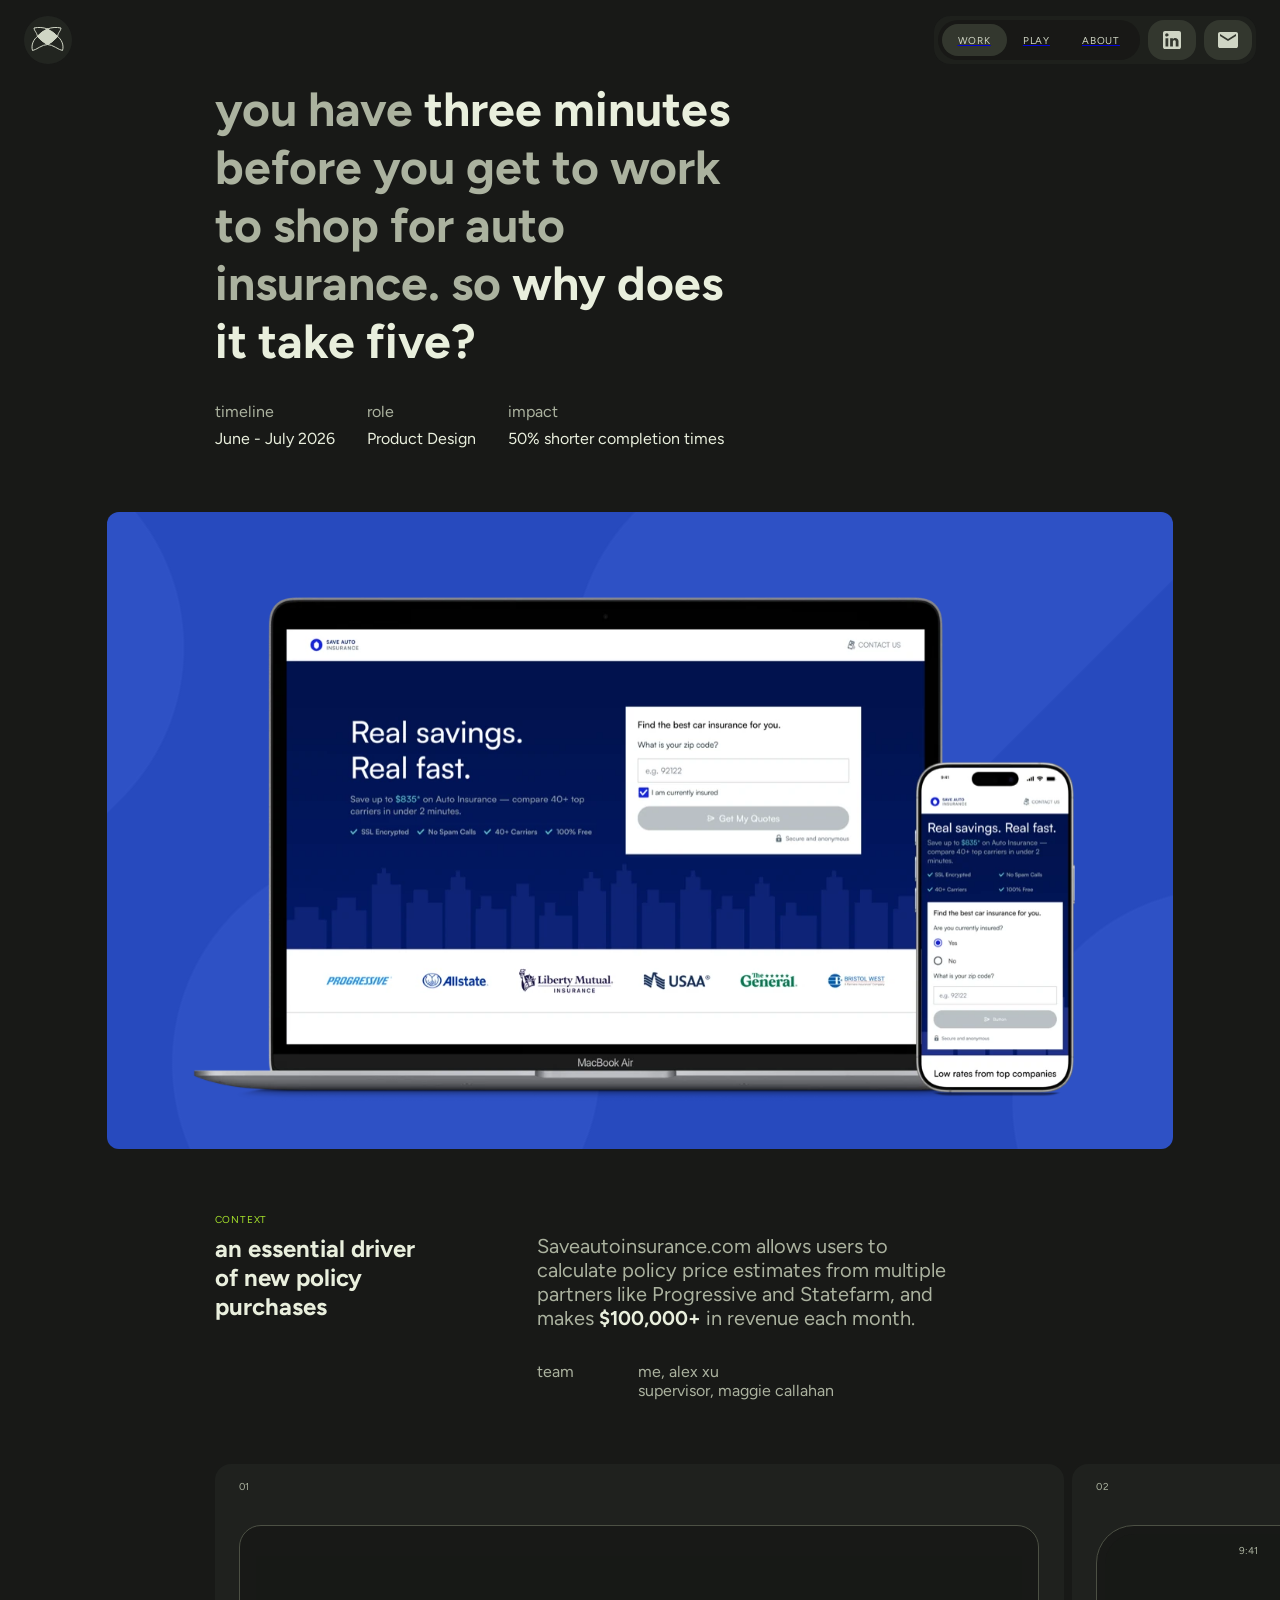
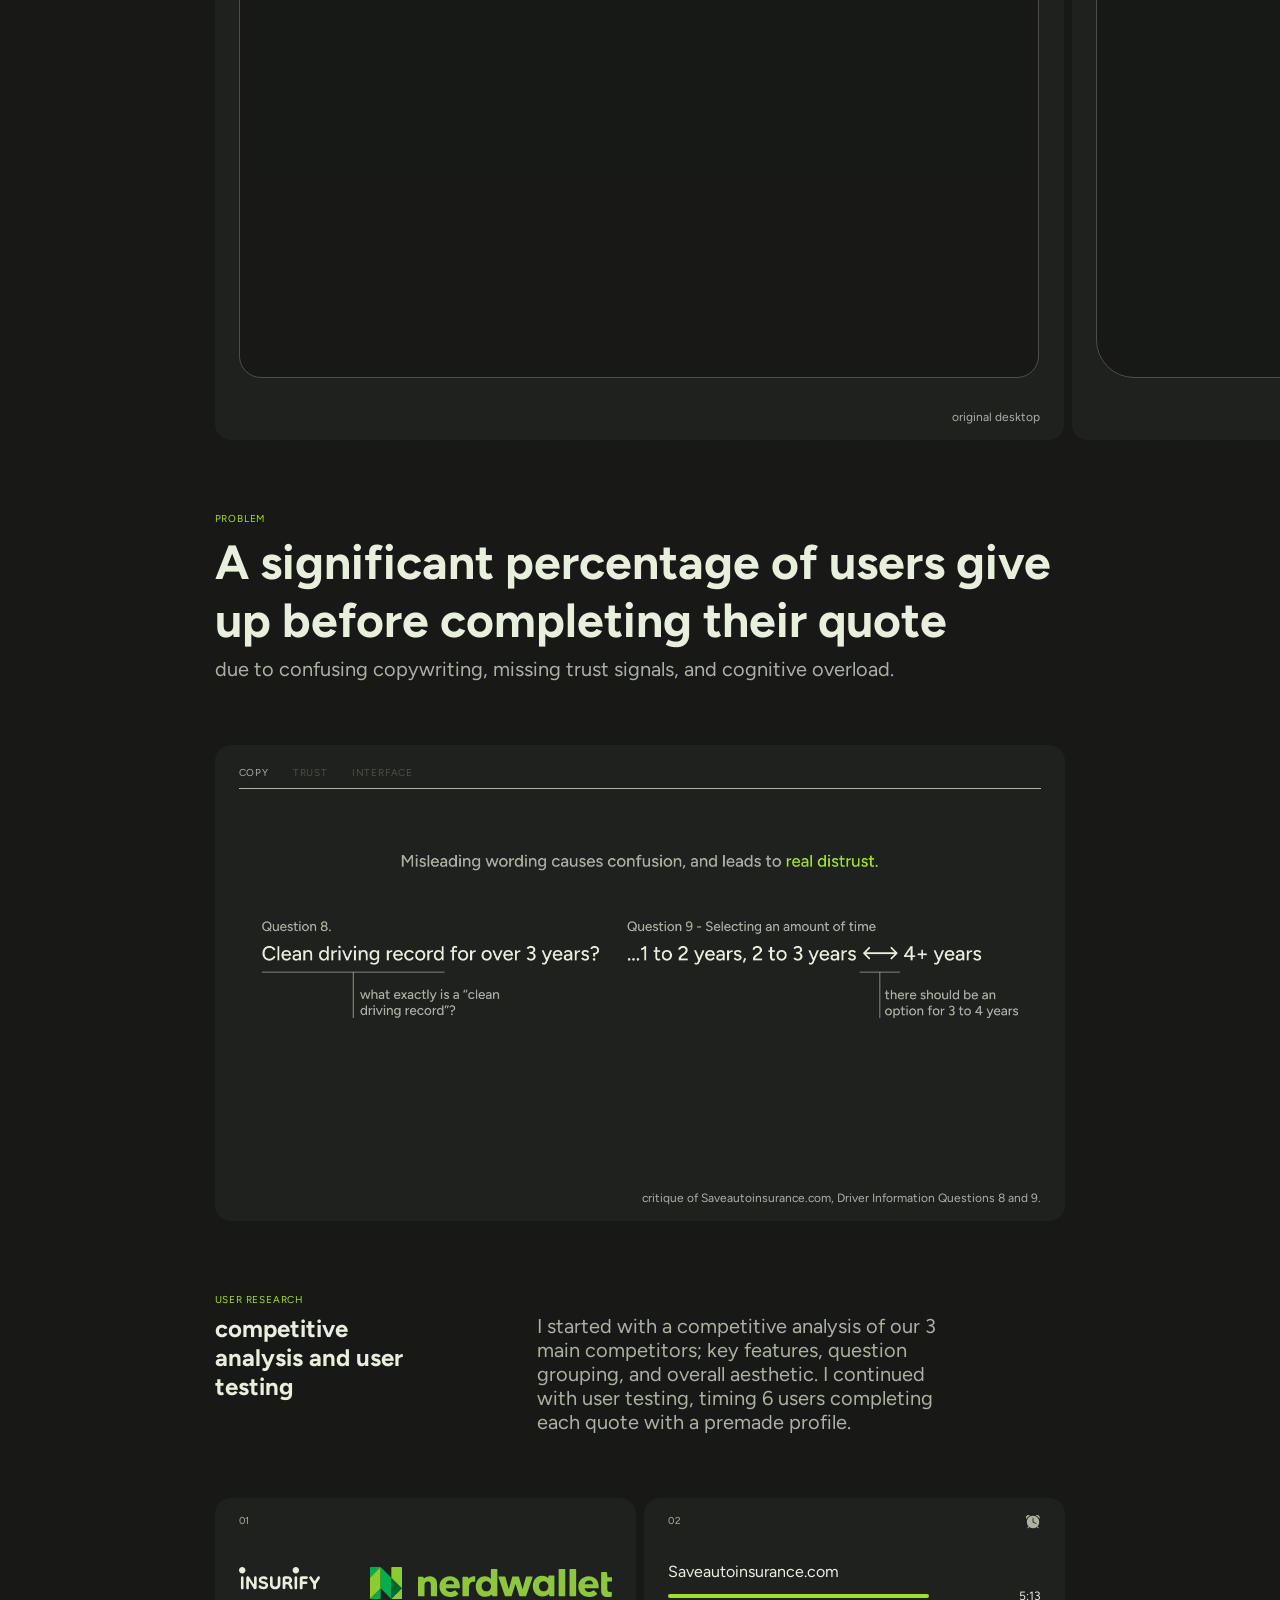
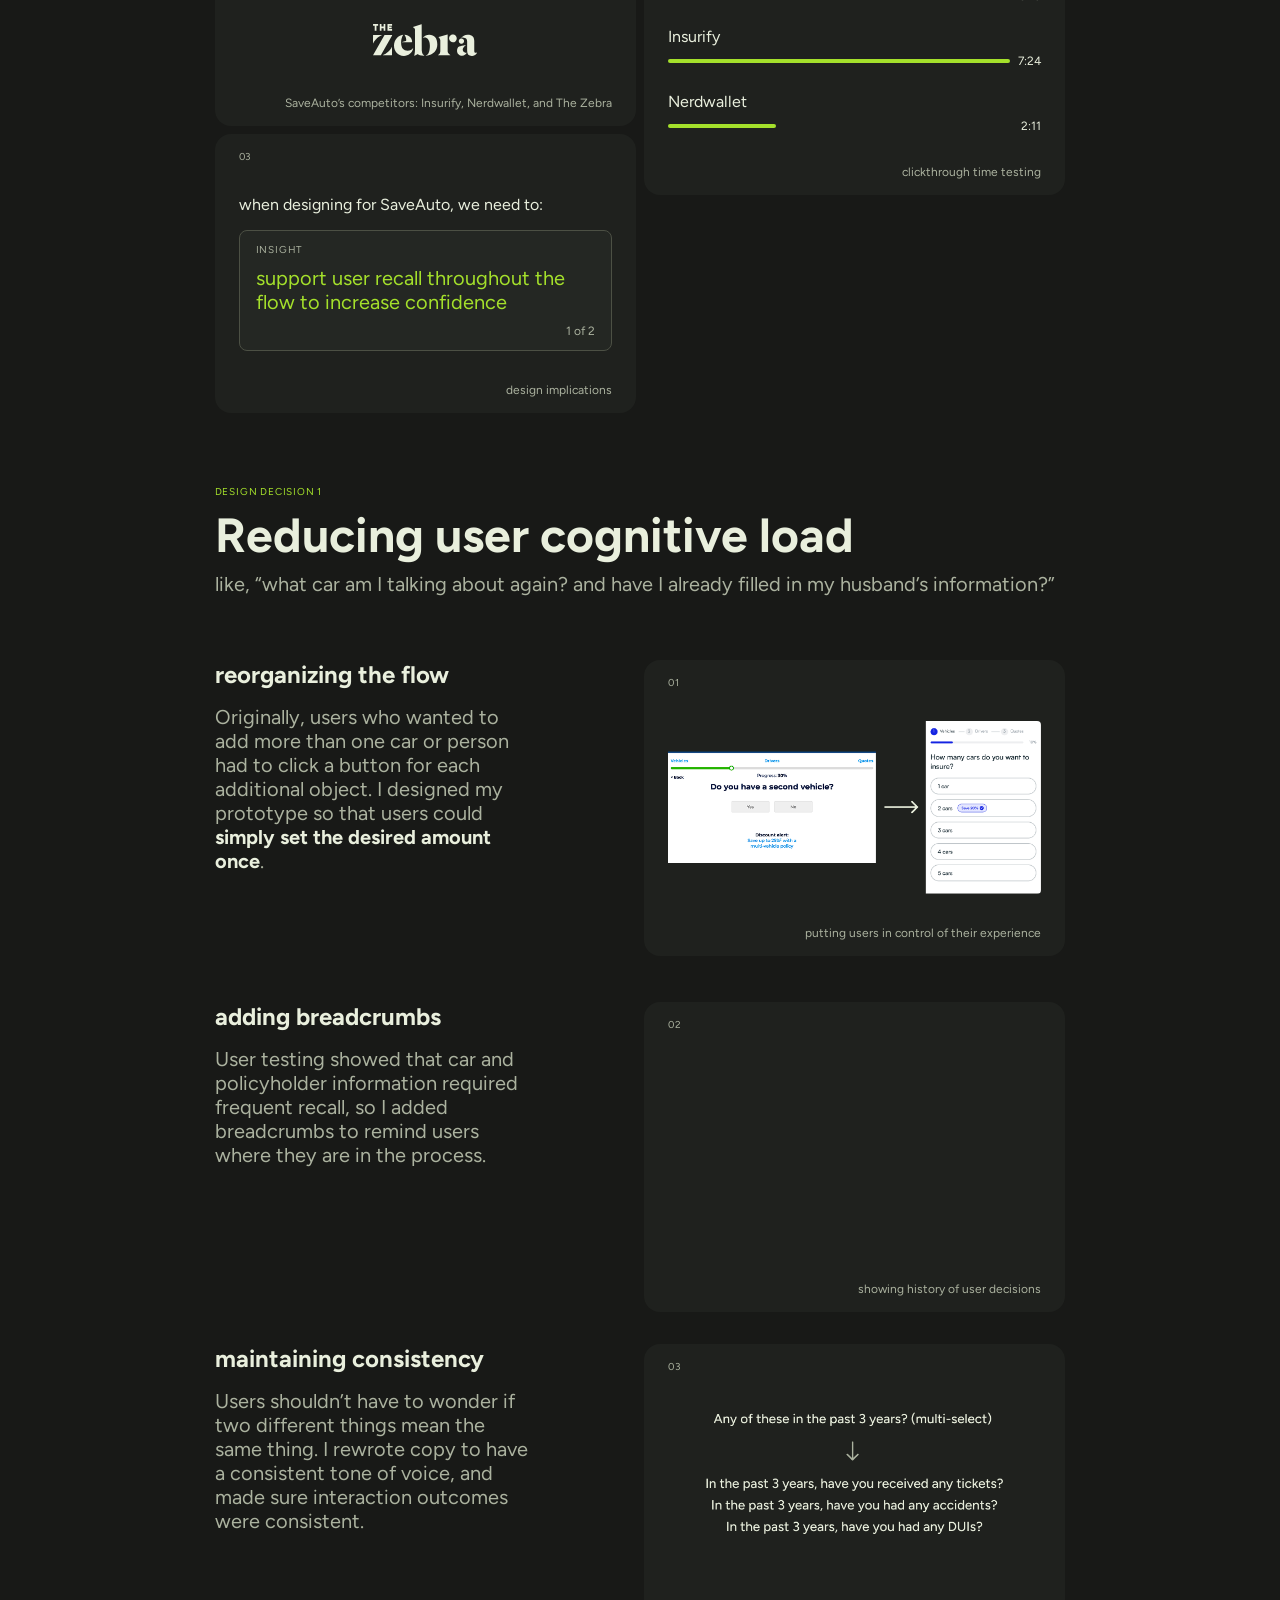
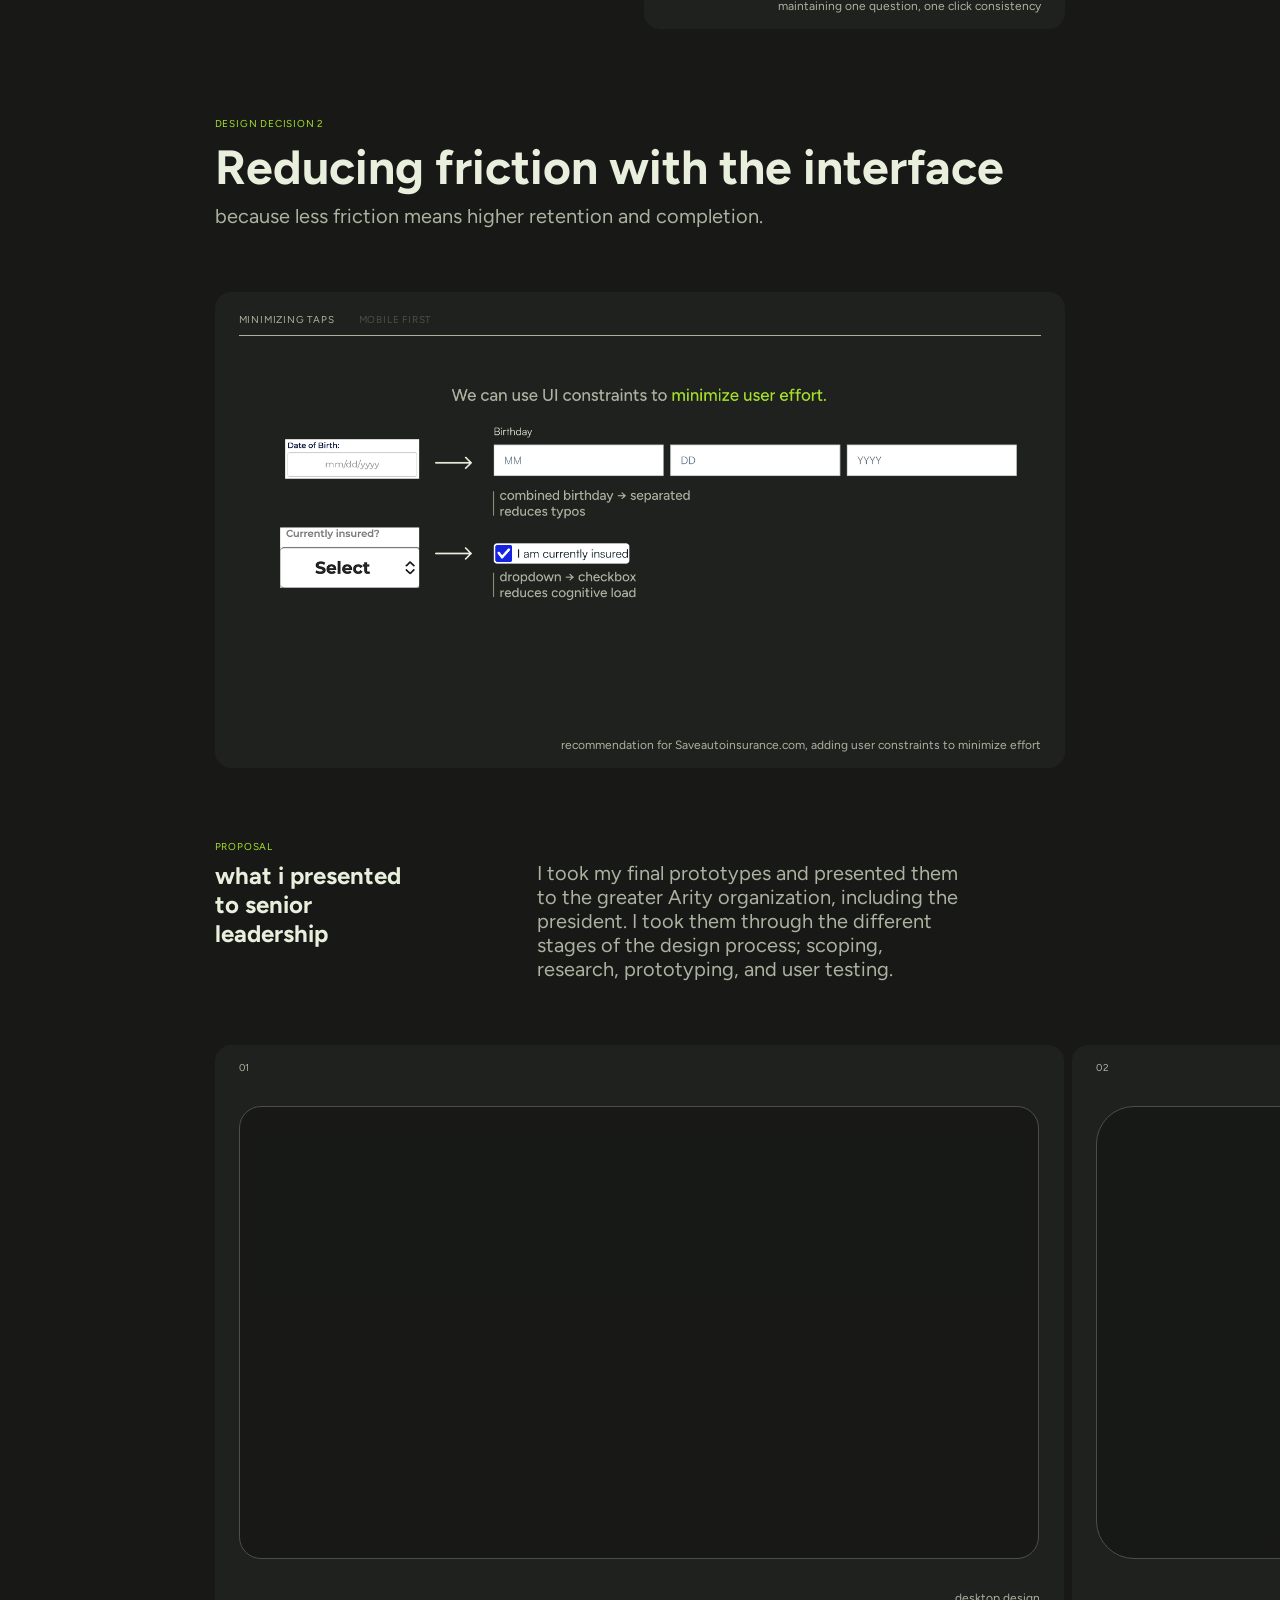
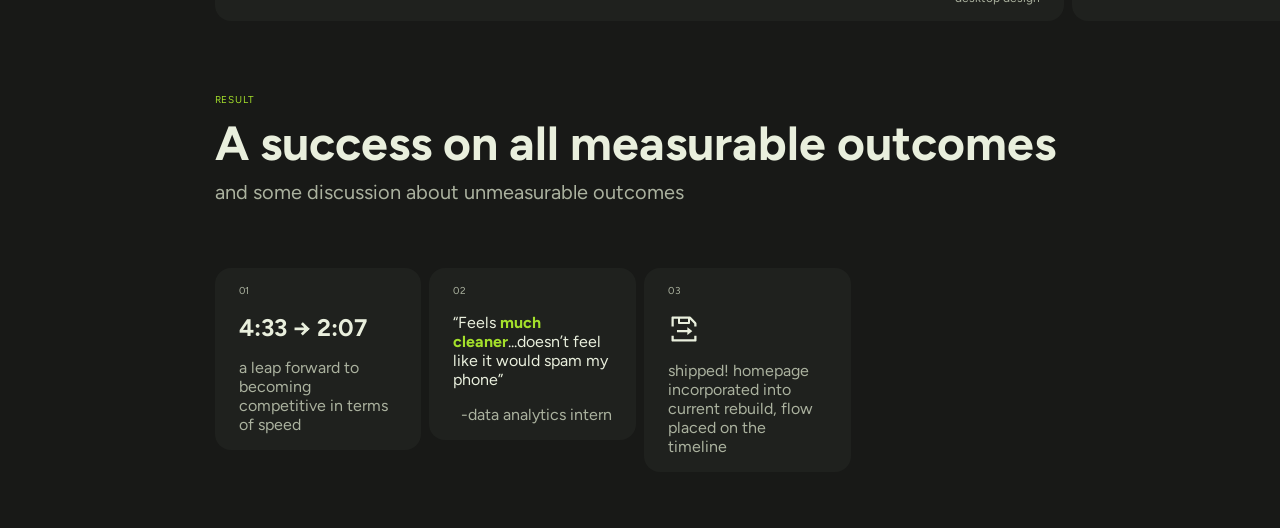
==== saveauto.html @ 4ec0d49a "yay portfolio" ====
<!DOCTYPE html>
<html lang="en">
    <head>
        <meta charset="UTF-8">
        <meta name="viewport" content="width=device-width,initial-scale=1.0">
        <title>Alex Xu — SaveAutoInsurance.com</title>
        <link rel="icon" type="image/png" href="/favicon-96x96.png" sizes="96x96" />
        <link rel="icon" type="image/svg+xml" href="/favicon.svg" />
        <link rel="shortcut icon" href="/favicon.ico" />
        <link rel="apple-touch-icon" sizes="180x180" href="/apple-touch-icon.png" />
        <link rel="manifest" href="/site.webmanifest" />
        <link rel="preconnect" href="https://fonts.googleapis.com" />
        <link rel="preconnect" href="https://fonts.gstatic.com" crossorigin />
        <link rel="stylesheet" href="https://fonts.googleapis.com/css2?family=Figtree:wght@500&display=swap" />
        <link rel="stylesheet" href="styles/styles.css" />
        <link rel="stylesheet" href="styles/case-study.css" />
    </head>
    <body>
        <nav aria-label="Website navigation">
            <!--Home Icon Button-->
            <a id="home" href="index.html">
                <svg width="48" height="48" viewBox="0 0 48 48" fill="none" xmlns="http://www.w3.org/2000/svg">
                    <g clip-path="url(#clip0_3035_105)">
                    <path d="M13.5001 20.5001C16.3128 16.7986 19.2103 15.3919 23.5268 13.0001C27.7369 15.4839 30.5957 16.8768 33.5001 20.5001C29.9037 24.0291 27.667 25.9105 23.5268 28.5001C18.7123 25.8674 16.513 23.9156 13.5001 20.5001Z" fill="#E9EFDD"/>
                    <path d="M13.5001 20.5001C16.3128 16.7986 19.2103 15.3919 23.5268 13.0001M13.5001 20.5001C16.513 23.9156 18.7123 25.8674 23.5268 28.5001M13.5001 20.5001C17.4944 23.8 18.9318 25.444 23.5268 28.5001M13.5001 20.5001C10.0458 22.925 6.74932 28.5033 8.50009 34.5001C12.2789 34.0144 17.9879 28.5211 23.5268 28.5001M23.5268 13.0001C27.7369 15.4839 30.5957 16.8768 33.5001 20.5001M23.5268 13.0001L33.5001 20.5001M23.5268 28.5001C25.8317 26.8588 27.9253 26.5042 33.5001 20.5001C34.5016 15.5689 36.423 15.7238 37.0001 12.0001C32.4209 11.0397 27.6257 11.3132 23.5268 13.0001M23.5268 13.0001C18.9875 15.4839 16.4297 16.8767 13.5139 20.5M13.5139 20.5C12.5083 15.5688 10.5793 15.7237 10 12C14.5973 11.0396 19.1074 11.3132 23.5268 13.0001L13.5139 20.5ZM33.5001 20.5001C29.9037 24.0291 27.667 25.9105 23.5268 28.5001M23.5268 28.5001C28.019 25.8674 30.5232 23.9156 33.5287 20.5001M33.5287 20.5001C36.9744 22.925 40.2628 28.5033 38.5163 34.5001C34.7468 34.0144 28.6949 28.5211 23.5268 28.5001C27.8141 25.444 29.5443 23.8 33.5287 20.5001Z" stroke="#E9EFDD"/>
                    </g>
                    <defs>
                    <clipPath id="clip0_3035_105">
                    <rect width="48" height="48" rx="24" fill="white"/>
                    </clipPath>
                    </defs>
                </svg>
            </a>
            <!--Right Navbar Links-->
            <div id="navbar">
                <ul>
                    <li class="is-active"><a href="index.html"><p class="mono">Work</p></a></li>
                    <li><a href="#"><p class="mono">Play</p></a></li>
                    <li><a href="#"><p class="mono">About</p></a></li>
                </ul>
                <!--Linkedin Icon Button-->
                <a href="https://www.linkedin.com/in/alex-liaoxing-xu/" id="linkedin" target="_blank" rel="noopener noreferrer">
                    <svg width="24" height="24" viewBox="0 0 24 24" fill="none" xmlns="http://www.w3.org/2000/svg">
                    <path d="M19 3C19.5304 3 20.0391 3.21071 20.4142 3.58579C20.7893 3.96086 21 4.46957 21 5V19C21 19.5304 20.7893 20.0391 20.4142 20.4142C20.0391 20.7893 19.5304 21 19 21H5C4.46957 21 3.96086 20.7893 3.58579 20.4142C3.21071 20.0391 3 19.5304 3 19V5C3 4.46957 3.21071 3.96086 3.58579 3.58579C3.96086 3.21071 4.46957 3 5 3H19ZM18.5 18.5V13.2C18.5 12.3354 18.1565 11.5062 17.5452 10.8948C16.9338 10.2835 16.1046 9.94 15.24 9.94C14.39 9.94 13.4 10.46 12.92 11.24V10.13H10.13V18.5H12.92V13.57C12.92 12.8 13.54 12.17 14.31 12.17C14.6813 12.17 15.0374 12.3175 15.2999 12.5801C15.5625 12.8426 15.71 13.1987 15.71 13.57V18.5H18.5ZM6.88 8.56C7.32556 8.56 7.75288 8.383 8.06794 8.06794C8.383 7.75288 8.56 7.32556 8.56 6.88C8.56 5.95 7.81 5.19 6.88 5.19C6.43178 5.19 6.00193 5.36805 5.68499 5.68499C5.36805 6.00193 5.19 6.43178 5.19 6.88C5.19 7.81 5.95 8.56 6.88 8.56ZM8.27 18.5V10.13H5.5V18.5H8.27Z" fill="#E9EFDD"/>
                    </svg>
                </a>
                <!--Email Icon Button-->
                <a href="#" id="email">
                    <svg width="24" height="24" viewBox="0 0 24 24" fill="none" xmlns="http://www.w3.org/2000/svg">
                    <path d="M20 8L12 13L4 8V6L12 11L20 6M20 4H4C2.89 4 2 4.89 2 6V18C2 18.5304 2.21071 19.0391 2.58579 19.4142C2.96086 19.7893 3.46957 20 4 20H20C20.5304 20 21.0391 19.7893 21.4142 19.4142C21.7893 19.0391 22 18.5304 22 18V6C22 5.46957 21.7893 4.96086 21.4142 4.58579C21.0391 4.21071 20.5304 4 20 4Z" fill="#E9EFDD"/>
                    </svg>
                </a>
            </div>
        </nav>

        <main class="case">
            <!-- Hero -->
            <section class="case-row hero">
                <h1 class="case-hero">
                    you have <strong>three minutes</strong> before you get to work to shop for auto insurance. so <strong>why</strong> <strong>does it take</strong> <strong>five?</strong>
                </h1>
                <dl class="meta">
                    <dl>
                        <dt>timeline</dt>
                        <dd>June - July 2026</dd>
                    </dl>
                    <dl>
                        <dt>role</dt>
                        <dd>Product Design</dd>
                    </dl>
                    <dl>
                        <dt>impact</dt>
                        <dd>50% shorter completion times</dd>
                    </dl>
                </dl>
            </section>

            <!-- Device mockup -->
            <section class="case-row mockup">
                <figure class="mockup-card saveauto">
                    <img
                        class="mockup-card__image"
                        src="images/allstate-arity-mockup.webp"
                        alt="Save Auto Insurance redesign shown on a laptop and phone: a hero with a zip code lookup for auto insurance quotes, followed by a row of insurance carrier logos"
                        width="1200"
                        height="700"
                        decoding="async"
                    >
                </figure>
            </section>

            <!-- Context -->
            <section class = "case-row split-text">
                    
                <p class="mono primary row-eyebrow">context</p>
                <h1 class="heading row-heading">an essential driver of new policy purchases</h1>
                
                <div class="row-body">
                    <p class="body-reg">Saveautoinsurance.com allows users to calculate policy price estimates from multiple partners like Progressive and Statefarm, and makes <strong>$100,000+</strong> in revenue each month.</p>
                    <dl class="row-meta">
                        <dt>team</dt>
                        <ul>
                            <li>me, alex xu</li>
                            <li>supervisor, maggie callahan</li>
                        </ul>
                    </dl>
                </div>
            </section>

            <!-- Original video players -->
            <section class="case-row">
                <div class="card-container video">
                    <figure class="card">
                        <p class="mono">01</p>
                        <div class="video-card-frame desktop">
                            <video class="video-card-screen" loop preload="metadata" muted>
                                <source src="videos/og-desktop-saveauto-720p.mp4" type="video/mp4" />
                            </video>
                        </div>
                        <figcaption>original desktop</figcaption>
                    </figure>
                    <figure class="card">
                        <p class="mono">02</p>
                        <div class="video-card-frame mobile">
                            <div class="video-card-statusbar">
                                <span>9:41</span>
                                <img src="images/saveauto-icon-signal-wifi-battery.svg" alt="" width="42.7" height="7.24">
                            </div>
                            <video class="video-card-screen" loop preload="metadata" muted>
                                <source src="videos/og-mobile-saveauto-720p.mp4" type="video/mp4" />
                            </video>
                        </div>
                        <figcaption>original mobile</figcaption>
                    </figure>
                </div>
            </section>

            <!-- Problem -->
            <section class="case-row stacked-text">
                <p class="mono primary row-eyebrow">problem</p>
                <h1 class="banner row-heading">A significant percentage of users give up before completing their quote</h1>
                <p class="body-reg row-subheading">due to confusing copywriting, missing trust signals, and cognitive overload.</p>
            </section>

            <!-- Accordion: copy critique -->
            <section class="case-row">
                <figure class="accordion">
                    <header>
                        <fieldset class="accordion-tabs">
                            <legend>problem area</legend>
                            <label>
                                <input type="radio" name="copy-options" aria-controls="copy-panel" checked>
                                <span class="mono">copy</span>
                            </label>
                            <label>
                                <input type="radio" name="copy-options" aria-controls="trust-panel">
                                <span class="mono">trust</span>
                            </label>
                            <label>
                                <input type="radio" name="copy-options" aria-controls="interface-panel">
                                <span class="mono">interface</span>
                            </label>
                        </fieldset>
                        <div class="accordion-divider"></div>
                    </header>
                    <div class="accordion-content" id="copy-panel" aria-live="polite">
                        <div class="accordion-examples">
                            <img src="images/accordion/copy-critique.webp" alt="Annotated critique of questions 8 and 9: &ldquo;clean driving record&rdquo; is never defined, and the time ranges skip from 2&ndash;3 years to 4+ years with no 3&ndash;4 year option" width="1436" height="545" loading="lazy" decoding="async">
                        </div>
                        <figcaption class="body-xsm accordion-caption">critique of Saveautoinsurance.com, Driver Information Questions 8 and 9.</figcaption>
                    </div>
                    <div class="accordion-content" id="trust-panel" aria-live="polite">
                        <div class="accordion-examples">
                            <img src="images/accordion/trust-critique.webp" alt="Annotated Saveautoinsurance.com home page: no navigation, no explanation of how user info is used, non-standard &ldquo;Secure Site&rdquo; label, and specific price promises with no named insurers" width="1436" height="545" loading="lazy" decoding="async">
                        </div>
                        <figcaption class="body-xsm accordion-caption">critique of Saveautoinsurance.com, Lack of standard trust signals, Home Page</figcaption>
                    </div>
                    <div class="accordion-content" id="interface-panel" aria-live="polite">
                        <div class="accordion-examples">
                            <img src="images/accordion/interface-critique.webp" alt="Annotated vehicle year question: nested containers constrict the question space, insurer logos are irrelevant to answering, and the year dropdown covers the whole screen when opened" width="1436" height="545" loading="lazy" decoding="async">
                        </div>
                        <figcaption class="body-xsm accordion-caption">critique of Saveautoinsurance.com, overall user interface</figcaption>
                    </div>
                </figure>
            </section>

            <!-- User research -->
            <section class="case-row split-text">

                <p class="mono primary row-eyebrow">user research</p>
                <h1 class="heading row-heading">competitive analysis and user testing</h1>

                <div class="row-body">
                    <p class="body-reg">I started with a competitive analysis of our 3 main competitors; key features, question grouping, and overall aesthetic. I continued with user testing, timing 6 users completing each quote with a premade profile.</p>
                </div>
            </section>

            <!-- Research cards -->
            <section class="case-row">
                <div class="card-container research">
                    <figure class="card grid logo">
                        <p class="mono">01</p>
                        <div class="case-logo-row">
                            <img src="images/saveauto-logo-competitor-1.svg" alt="Insurify logo" width="117" height="46">
                            <div class="case-logo-group">
                                <img src="images/saveauto-logo-nerdwallet-icon.svg" alt="" height="27" width="27">
                                <img src="images/saveauto-logo-nerdwallet-wordmark.svg" alt="Nerdwallet" width="127" height="21">
                            </div>
                            <img src="images/saveauto-logo-competitor-3.svg" alt="The Zebra logo" width="122" height="37.57">
                        </div>
                        <figcaption>SaveAuto&rsquo;s competitors: Insurify, Nerdwallet, and The Zebra</figcaption>
                    </figure>

                    <figure class="card grid time">
                        <div class="header">
                            <p class="mono">02</p>
                            <img src="images/saveauto-icon-alarm-clock.svg" alt="" width="16" height="16">
                        </div>
                        <div class="list">
                            <div class="result">
                                <p class="name">Saveautoinsurance.com</p>
                                <div class="timing-bar">
                                    <span class="bar-fill" style="width: 70%"></span>
                                    <span class="bar-time">5:13</span>
                                </div>
                            </div>
                            <div class="result">
                                <p class="name">Insurify</p>
                                <div class="timing-bar">
                                    <span class="bar-fill" style="width: 100%"></span>
                                    <span class="bar-time">7:24</span>
                                </div>
                            </div>
                            <div class="result">
                                <p class="name">Nerdwallet</p>
                                <div class="timing-bar">
                                    <span class="bar-fill" style="width: 29%"></span>
                                    <span class="bar-time">2:11</span>
                                </div>
                            </div>
                        </div>
                        <figcaption>clickthrough time testing</figcaption>
                    </figure>

                    <figure class="card grid insight">
                        <p class="mono">03</p>
                        <div style="display:flex;flex-direction:column;gap:16px;width:100%;align-items:flex-end;">
                            <p class="body-sm" style="width:100%;color:var(--text-primary);">when designing for SaveAuto, we need to:</p>
                            <div class="case-insight">
                                <p class="mono">insight</p>
                                <p class="case-insight__statement">support user recall throughout the flow to increase confidence</p>
                                <p class="case-insight__count">1 of 2</p>
                            </div>
                        </div>
                        <figcaption>design implications</figcaption>
                    </figure>
                </div>
            </section>

            <!-- Design Decision 1 -->
            <section class="case-row stacked-text">
                <p class="mono primary row-eyebrow">Design Decision 1</p>
                <h1 class="banner row-heading">Reducing user cognitive load</h1>
                <p class="body-reg row-subheading">like, &ldquo;what car am I talking about again? and have I already filled in my husband&rsquo;s information?&rdquo;</p>
            </section>

            <!-- Comparison rows -->
            <section class="case-row case-comparison">
                <div class="comparison-row">
                    <div class="comparison-text">
                        <h1 class="heading">reorganizing the flow</h3>
                        <p class="body-reg">Originally, users who wanted to add more than one car or person had to click a button for each additional object. I designed my prototype so that users could <strong>simply set the desired amount once</strong>.</p>
                    </div>
                    <figure class="card comparison-card">
                        <p class="mono">01</p>
                        <div class="case-comparison__media">
                            <img src="images/info-arch-row.png" alt="Before and after: the original yes/no &ldquo;Do you have a second vehicle?&rdquo; question replaced by a single &ldquo;How many cars do you want to insure?&rdquo; choice from 1 to 5 cars" width="663" height="306" loading="lazy" decoding="async">
                        </div>
                        <figcaption>putting users in control of their experience</figcaption>
                    </figure>
                </div>
                <div class="comparison-row">
                    <div class="comparison-text">
                        <h1 class="heading">adding breadcrumbs</h3>
                        <p class="body-reg">User testing showed that car and policyholder information required frequent recall, so I added breadcrumbs to remind users where they are in the process.</p>
                    </div>
                    <figure class="card comparison-card">
                        <p class="mono">02</p>
                            <video loop preload="metadata" playsinline muted autoplay>
                                <source src="videos/breadcrumb-row.mp4" type="video/mp4" />
                            </video>
                        <figcaption>showing history of user decisions</figcaption>
                    </figure>
                </div>
                <div class="comparison-row">
                    <div class="comparison-text">
                        <h1 class="heading">maintaining consistency</h3>
                        <p class="body-reg">Users shouldn&rsquo;t have to wonder if two different things mean the same thing. I rewrote copy to have a consistent tone of voice, and made sure interaction outcomes were consistent.</p>
                    </div>
                    <figure class="card comparison-card">
                        <p class="mono">03</p>
                        <div class="case-comparison__media">
                            <img src="images/consistency-row.png" alt="Before and after: one multi-select &ldquo;Any of these in the past 3 years?&rdquo; question split into three separate yes/no questions about tickets, accidents, and DUIs" width="676" height="293" loading="lazy" decoding="async">
                        </div>
                        <figcaption>maintaining one question, one click consistency</figcaption>
                    </figure>
                </div>
            </section>

            <!-- Design Decision 2 -->
            <section class="case-row stacked-text">
                <p class="mono primary row-eyebrow">Design Decision 2</p>
                <h1 class="banner row-heading">Reducing friction with the interface</h1>
                <p class="body-reg row-subheading">because less friction means higher retention and completion.</p>
            </section>

            <!-- Accordion: trust critique -->
            <section class="case-row">
                <figure class="accordion">
                    <header>
                        <fieldset class="accordion-tabs">
                            <legend>interface improvement</legend>
                            <label>
                                <input type="radio" name="trust-options" aria-controls="minimizing-taps-panel" checked>
                                <span class="mono">minimizing taps</span>
                            </label>
                            <label>
                                <input type="radio" name="trust-options" aria-controls="mobile-first-panel">
                                <span class="mono">mobile first</span>
                            </label>
                        </fieldset>
                        <div class="accordion-divider"></div>
                    </header>
                    <div class="accordion-content" id="minimizing-taps-panel" aria-live="polite">
                        <div class="accordion-examples">
                            <img src="images/accordion/taps-rec.webp" alt="Before and after: a single mm/dd/yyyy date field split into separate month, day, and year inputs, and a &ldquo;currently insured?&rdquo; dropdown replaced with a checkbox" width="1436" height="545" loading="lazy" decoding="async">
                        </div>
                        <figcaption class="body-xsm accordion-caption">recommendation for Saveautoinsurance.com, adding user constraints to minimize effort</figcaption>
                    </div>
                    <div class="accordion-content" id="mobile-first-panel" aria-live="polite">
                        <div class="accordion-examples">
                            <img src="images/accordion/mobilefirst-rec.webp" alt="Mobile-first components: a &ldquo;search car make&rdquo; search bar to reduce scrolling, and a &ldquo;show more&rdquo; button replacing native browser dropdowns" width="1436" height="545" loading="lazy" decoding="async">
                        </div>
                        <figcaption class="body-xsm accordion-caption">recommendation for  Saveautoinsurance.com, mobile-first approach</figcaption>
                    </div>
                </figure>
            </section>

            <!-- Proposal -->
            <section class="case-row split-text">
                <p class="mono primary row-eyebrow">proposal</p>
                <h1 class="heading row-heading">what i presented to senior leadership</h1>
                <p class="body-reg row-body">I took my final prototypes and presented them to the greater Arity organization, including the president. I took them through the different stages of the design process; scoping, research, prototyping, and user testing.</p>
            </section>

            <!-- Final video players -->
            <section class="case-row">
                <div class="card-container video">
                    <figure class="card">
                        <p class="mono">01</p>
                        <div class="video-card-frame desktop">
                            <video class="video-card-screen" loop preload="metadata" muted>
                                <source src="videos/new-desktop-saveauto.mp4" type="video/mp4" />
                            </video>
                        </div>
                        <figcaption>desktop design</figcaption>
                    </figure>
                    <figure class="card">
                        <p class="mono">02</p>
                        <div class="video-card-frame mobile">
                            <video class="video-card-screen" loop preload="metadata" muted>
                                <source src="videos/new-mobile-saveauto.mp4" type="video/mp4" />
                            </video>
                        </div>
                        <figcaption>mobile design</figcaption>
                    </figure>
                </div>
            </section>

            <!-- Result -->
            <section class="case-row stacked-text">
                <p class="mono primary row-eyebrow">result</p>
                <h1 class="banner row-heading">A success on all measurable outcomes</h1>
                <p class="body-reg row-subheading">and some discussion about unmeasurable outcomes</p>
            </section>

            <!-- Result cards -->
            <section class="case-row case-result">
                <div class="case-result-grid">
                    <figure class="result-card">
                        <p class="mono">01</p>
                        <h1 class="case-result heading">4:33 &rarr; 2:07</h1>
                        <p class="case-result__description">a leap forward to becoming competitive in terms of speed</p>
                    </figure>
                    <figure class="result-card">
                        <p class="mono">02</p>
                        <p class="case-result body-sm">&ldquo;Feels <strong>much cleaner</strong>...doesn&rsquo;t feel like it would spam my phone&rdquo;</p>
                        <p class="attribution">-data analytics intern</p>
                    </figure>
                    <figure class="result-card">
                        <p class="mono">03</p>
                        <img class="case-result" src="images/saveauto-icon-delivered.svg" alt="" width="32" height="32">
                        <p class="case-result__description">shipped! homepage incorporated into current rebuild, flow placed on the timeline</p>
                    </figure>
                </div>
            </section>
        </main>
        <script src="nav.js" defer></script>
        <script src="play-on-hover.js" defer></script>
    </body>
</html>
---- styles/styles.css ----
@import url('type.css');
@import url('colors.css');

:root {
    /* Spacing and Sizing */
    --navbar-height: 48px;
    --min-spacing-block: clamp(16px,1vh,20px);
    --min-spacing-inline: clamp(24px,1.5vw,28px);

    /* Motion */
    --ease-signature: cubic-bezier(0.22, 1, 0.36, 1);
}

/* Keep the old page painted until the next one is ready on same-site navigation */
/* @view-transition {
    navigation: auto;
} */

/* @media (prefers-reduced-motion: reduce) {
    ::view-transition-group(*),
    ::view-transition-old(*),
    ::view-transition-new(*) {
        animation: none;
    }
} */

*,
*::before,
*::after {
    box-sizing: border-box;
}

body,
h1, h2, h3, h4, h5, h6,
p, blockquote, figure,
ul, ol, dl, dd {
    margin: 0;
}

ul, ol {
    padding: 0;
    list-style: none;
}

html {
    nav {
        position: fixed;
        inset: var(--min-spacing-block) var(--min-spacing-inline) auto;  /* top right bottom left */
        z-index: 2;
        display: flex;
        align-items: center;
        justify-content: space-between;
        opacity: 0.88;

        #home {
            background-color: var(--surface-tertiary);
            aspect-ratio: 1/1;
            height: var(--navbar-height);
            border-radius: 999px;
            svg {
                vertical-align: middle;
            }
        }

        @media (width < 644px) {
            .body-sm {
                display: none;
            }
        }

        #navbar {
            display: flex;
            align-items: center;
            height: var(--navbar-height);
            padding: 4px;
            gap: clamp(8px,.5vw,10px);
            border-radius: 16px;
            background-color: var(--surface-secondary);

            ul {
                position: relative;
                display: flex;
                align-items: center;
                height: 100%;
                border-radius: 999px;
                background-color: var(--surface-primary);
                padding: 4px;

                .nav-pill {
                    position: absolute;
                    top: 4px;
                    left: 0;
                    height: calc(100% - 8px);
                    width: 0;
                    border-radius: 999px;
                    background-color: var(--btn-default-clr);
                    /* opacity: 0; */
                    pointer-events: none;
                    transition:
                        transform 0.35s var(--ease-signature),
                        width 0.35s var(--ease-signature),
                        opacity 0.2s ease;
                }

                li {
                    position: relative;
                    height: 100%;
                    display: flex;
                    align-items: center;
                    padding-inline: clamp(16px,1vw,20px);
                
                    a {
                        display: flex;
                        align-items: center;
                        justify-content: center;
                        height: 100%;
                    }

                    .mono {
                        color: var(--text-primary);
                    }
                }
            }
            
            > a {
                display: flex;
                align-items: center;
                justify-content: center;
                height: 100%;
                padding-inline: 12px;
                border-radius: 16px;
                background-color: var(--btn-default-clr);

                &:hover {
                background-color: var(--btn-hover-clr);
                }

                @media (width < 644px) {
                    &#email {
                        display: none;
                    }
                }
            }
        }
    }

    font-family: 'Figtree', sans-serif;
    overscroll-behavior: none;
    font-synthesis: none; /* only one font weight is loaded — don't let the browser fake bold/italic */

    body {
        background-color: var(--surface-primary);
    }
    /* Banner and heading */
    h1 {
        color: var(--text-primary);

        &.banner {
            font-size: var(--banner-size);
        }
        &.heading {
            font-size: var(--heading-size);
        }
    }

    /* Body fonts and below */
    p, span, label, figcaption {
        color: var(--text-secondary);

        &.heading {
            font-size: var(--heading-size);
        }
        &.body-reg {
            font-size: var(--body-reg-size);
        }
        &.body-sm {
            font-size: var(--body-sm-size);
        }
        &.body-xsm {
            font-size: var(--body-xsm-size);
        }
        &.mono {
            font-size: var(--mono-size);
            text-transform: uppercase;
            letter-spacing: 0.08em;

            &.primary {
                color: var(--green);
            }
        }
    }

    strong {
      color: var(--text-primary);
    }

    /* Device mockup card: rotated bg pattern behind a centered image */
    .mockup-card {
        position: relative;
        display: flex;
        align-items: center;
        justify-content: center;
        overflow: hidden;
        border-radius: 12px;
        padding: 48px 48px 24px;
        background-color: var(--card-bg-color);

        /* Declared here (not inline) so the url() resolves relative to this stylesheet */
        &.saveauto {
            --card-bg-image: url('../images/OnO-card-bg.png');
            --card-bg-color: var(--saveauto-blue);
        }

        @media (width < 644px) {
            padding: clamp(12px, 4vw, 32px) clamp(12px, 4vw, 32px) clamp(8px, 2vw, 16px);
        }

        &::before {
            content: "";
            position: absolute;
            inset: -80%;
            background-image: var(--card-bg-image);
            background-size: cover;
            background-position: center;
            transform: rotate(45deg);
            pointer-events: none;
        }

        .mockup-card__image {
            position: relative;
            z-index: 1;
            width: auto;
            min-width: 0;
            height: auto;
            max-height: 96%;
            display: block;
        }
    }
}
---- styles/case-study.css ----
/* Case study pages (e.g. saveauto.html) — a long-form article layout on a 12-column grid,
   distinct from the homepage's full-viewport project-card carousel. */

.case {
  display: flex;
  flex-direction: column;
  align-items: center;
  gap: 64px;
  width: 100%;
  max-width: 1512px;
  margin-inline: auto;
  padding-top: calc(var(--navbar-height) + (var(--min-spacing-block) * 2));
  padding-bottom: calc(var(--min-spacing-block) * 3);
}

.case-row {
  display: grid;
  grid-template-columns: repeat(12, 1fr);
  grid-template-rows: auto auto;
  gap: 8px;
  width: 100%;
}

/* Hero */
.hero {
  font-weight: medium;
  gap: 32px 8px;

  .case-hero {
    grid-column: 3 / span 5;
    font-size: var(--banner-size);
    color: var(--text-secondary);
  }

  .meta {
    grid-column: 3 / span 8;
    display: flex;
    gap: 32px;
    font-size: var(--body-sm-size);

    dl {
      display: flex;
      flex-direction: column;
      gap: 8px;
    }

    dt {
      color: var(--text-secondary);
    }

    dd {
      margin: 0;
      color: var(--text-primary);
    }
  } 
}

/* Device mockup row */
.mockup {
  grid-template-rows: auto;
  
  .mockup-card {
    grid-column: 2 / -2;
  }
}

/* Shared intro pattern: a green mono eyebrow, used two ways below. */
.split-text {
  .row-eyebrow {
    grid-column: 3 / span 2;
    grid-row: 1 / 2;
  }

  .row-heading {
    grid-column: 3 / span 2;
    grid-row: 2;
  }

  .row-body {
    grid-column: 6 / span 4;
    grid-row-start: 2;

    display: flex;
    flex-direction: column;
    gap: 32px;

    .row-meta {
      display: flex;
      gap: 64px;
      color: var(--text-secondary);

      @media (width < 644px) {
        gap: 32px;
      }
    }
  }

  /* Medium widths: widen both columns so the heading doesn't wrap word-by-word */
  @media (width < 1200px) {
    .row-eyebrow,
    .row-heading {
      grid-column: 2 / span 4;
    }

    .row-body {
      grid-column: 6 / span 6;
    }
  }

  /* Small widths: stack eyebrow → heading → body in one column */
  @media (width < 900px) {
    grid-template-rows: auto auto auto;
    row-gap: 16px;

    .row-heading,
    .row-body {
      grid-column: 1 / -1;
    }
    .row-eyebrow {
      grid-row: 1;
    }
    .row-heading {
      grid-row: 2;
    }
    .row-body {
      grid-row: 3;
    }
  }
}

.stacked-text {
  grid-template-rows: auto auto auto;
  
  .row-eyebrow {
    grid-column: 3 / span 2;
    grid-row: 1;
  }

  .row-heading {
    grid-column: 3 / span 8;
    grid-row: 2;
  }

  .row-subheading {
    grid-column: 3 / span 8;
    grid-row: 3;
  }

}

/* Video player cards (original + final before/after screens) */
.card-container {
  --container-height: 64vh;
  grid-column: 3 / span 10;
  height: var(--container-height);
  width: fit-content;

  &.video {
    display: flex;
    gap: 8px;
  }

  &.research {
    grid-column: 3 / span 8;
    display: grid;
    grid-template-columns: 1fr 1fr;
    /* Row 1 hugs the logo card; the time card spans the fr row, so it's excluded from row 1's sizing */
    grid-template-rows: auto 1fr;
    align-items: start;
    gap: 8px;
    height: auto;

    .logo {
      grid-column: 1;
      grid-row: 1;
    }

    .time {
      grid-column: 2;
      grid-row: 1 / span 2;

      .header {
        display: flex;
        align-items: flex-start;
        justify-content: space-between;
        width: 100%;

        img {
          width: 16px;
          height: 16px;
        }
      }

      .list {
        display: flex;
        flex-direction: column;
        gap: 24px;
        width: 100%;

        .result {
          display: flex;
          flex-direction: column;
          gap: 8px;
          width: 100%;

          .name {
            color: var(--text-primary);
            font-size: var(--body-sm-size);
          }

          .timing-bar {
            display: flex;
            align-items: center;
            justify-content: space-between;
            gap: 8px;
            width: 100%;

            .bar-fill {
              height: 4px;
              border-radius: 100px;
              background-color: var(--green);
            }

            .bar-time {
              color: var(--text-primary);
              font-size: var(--body-xsm-size);
              white-space: nowrap;
            }
          }
        }
      }
    }

    .insight {
      grid-column: 1;
      grid-row: 2;
    }
  }
}

.card {
    pointer-events: none;
    --card-gap: calc(2*var(--min-spacing-block, 16px));
    --card-label-line-height: 1.2;
    display: flex;
    flex-direction: column;
    align-items: flex-start;
    gap: var(--card-gap);
    padding: var(--min-spacing-block,16px) var(--min-spacing-inline, 24px);
    border-radius: 16px;
    background-color: var(--surface-secondary);
    flex: none;
    height: 100%;

    &.grid {
      height: fit-content;
    }

    figcaption {
      font-size: var(--body-xsm-size);
      color: var(--text-secondary);
      width: 100%;
      text-align: right;
    }

    /* Fill remaining card height (computed so it's definite for width sizing), hug video width */
    .video-card-frame {
      pointer-events: none;
      position: relative;
      height: calc(
        100% - 2 * var(--card-gap)
        - var(--card-label-line-height) * (var(--mono-size) + var(--body-xsm-size))
      );
      overflow: hidden;
      border: 1px solid var(--disabled);
      background-color: var(--black);

      &.desktop {
        border-radius: 22px;
        /* 16px bezel + 14px top / 22px bottom strips */
        padding: 30px 16px 38px;
      }

      &.mobile {
        border-radius: 38px;
        padding: 8px;
      }

      /* Fill frame height, width follows the video's aspect ratio */
      .video-card-screen {
        /* Re-enable hover for play-on-hover.js (card + frame set none, which inherits) */
        pointer-events: auto;
        display: block;
        height: 100%;
        width: auto;
        background-color: var(--black);
        opacity: .8;
        border-radius: 30px;
        transition: opacity 0.2s;

        &:hover {
          opacity: 1;
        }
      }

      &.desktop .video-card-screen {
        border-radius: 0px;
      }

      .video-card-statusbar {
        display: flex;
        align-items: center;
        justify-content: space-between;
        color: var(--black);
        font-size: 10px;
        z-index: 1;
        position: absolute;
        width: 72%;
        top: 4%;
        left: 16%;

        img {
          width: 42px;
          height: auto;
        }
      }
    }
  }

/* Accordion */

.accordion {
  grid-column: 3 / span 8;
  display: flex;
  flex-direction: column;
  justify-content: space-between;
  padding: var(--min-spacing-block,16px) var(--min-spacing-inline, 24px);
  border-radius: 16px;
  background-color: var(--surface-secondary);

  header {
    .accordion-tabs {
      border: none;
      display: flex;
      margin: 0;
      padding: 0;
      gap: var(--min-spacing-inline, 24px);
      margin-bottom: calc(0.5 * var(--min-spacing-block, 16px));

      /* Visually hidden, still read by screen readers */
      legend {
        position: absolute;
        width: 1px;
        height: 1px;
        overflow: hidden;
        clip-path: inset(50%);
        white-space: nowrap;
      }

      label {
        position: relative;

        /* Visually hidden but focusable, so Tab/arrow keys still work */
        input[type="radio"] {
          position: absolute;
          inset: 0;
          margin: 0;
          opacity: 0;
          cursor: pointer;
        }
        span {
          color: var(--disabled);
          transition: color var(--ease-signature) 0.2s;
          cursor: pointer;
        }
        input[type="radio"]:checked + span {
          color: var(--text-secondary);
        }
        input[type="radio"]:focus-visible + span {
          outline: 2px solid var(--text-secondary);
          outline-offset: 4px;
          border-radius: 4px;
        }
      }
    }

    .accordion-divider {
      height: 1px;
      background-color: var(--text-secondary);
      margin-bottom: var(--min-spacing-block);
    }
  }

  /* One panel per tab; the panel matching the checked tab's position is shown */
  .accordion-content {
    text-align: center;
    display: none;
    flex-direction: column;
    align-items: center;
    gap: calc(2*var(--min-spacing-block,24px));
    min-height: 400px;

    .accordion:has(.accordion-tabs label:nth-of-type(1) input:checked) &:nth-of-type(1),
    .accordion:has(.accordion-tabs label:nth-of-type(2) input:checked) &:nth-of-type(2),
    .accordion:has(.accordion-tabs label:nth-of-type(3) input:checked) &:nth-of-type(3) {
      display: flex;

      /* Fade in on swap */
      @media (prefers-reduced-motion: no-preference) {
        transition: opacity 1.2s var(--ease-signature);

        @starting-style {
          opacity: 0;
        }
      }
    }

    .accordion-examples {
      display: flex;
      flex-wrap: wrap;
      justify-content: flex-start;
      gap: 32px;

      img {
        width: 100%;
        height: auto;
      }
    }

    .accordion-caption {
      margin-top: auto;
      align-self: flex-end;
      text-align: end;
    }
  }
}
/* Research cards */

.case-logo-row {
  display: flex;
  flex-wrap: wrap;
  align-items: center;
  justify-content: center;
  gap: 25px 50px;
  width: 100%;
  padding-block: 8px;
}
.case-logo-row img {
  height: 32px;
  width: auto;
}
.case-logo-row .case-logo-group {
  display: flex;
  align-items: center;
  gap: 16px;
}
.case-insight {
  display: flex;
  flex-direction: column;
  align-items: flex-end;
  gap: 10px;
  width: 100%;
  padding: 12px 16px;
  border-radius: 8px;
  border: 1px solid var(--disabled);
  background-color: var(--surface-tertiary);
}
.case-insight p:first-child {
  width: 100%;
  text-align: left;
}
.case-insight__statement {
  width: 100%;
  text-align: left;
  color: var(--green);
  font-size: var(--body-reg-size);
}
.case-insight__count {
  color: var(--text-secondary);
  font-size: var(--body-xsm-size);
}

/* Design-decision before/after comparison rows */

.case-comparison {
  grid-template-rows: 1fr 1fr 1fr;
  gap: 32px 8px;

  .comparison-row {
    grid-column: 3 / span 8;
    display: grid;
    grid-template-columns: subgrid;

    .comparison-text {
      grid-column: 1 / span 3;
      display: flex;
      flex-direction: column;
      gap: 16px;
    }
  }

  .comparison-card {
    grid-column: 5 / span 4;
    height: fit-content;
    
    video {
      width: 100%;
    }
  }
}

.case-comparison__media {
  display: flex;
  align-items: center;
  justify-content: center;
  gap: 16px;
  width: 100%;
}
.case-comparison__media img {
  border-radius: 4px;
  max-width: 100%;
  height: auto;
}

/* Result cards */

.case-result {
  .case-result-grid {
    grid-column: 3 / span 8;
    display: grid;
    grid-template-columns: subgrid;
    gap: 8px;
    align-items: start;

    .result-card {
      grid-column: span 2;
      align-items: flex-start;
      display: flex;
      flex-direction: column;
      gap: 16px;
      background-color: var(--surface-secondary);
      border-radius: 16px;
      padding: 16px 24px;
      

      .case-result {
        color: var(--text-primary);
      }

      strong {
        color: var(--green);
      }

      .attribution {
        align-self: flex-end;
        color: var(--text-secondary);
        font-size: var(--body-sm-size);
      }
    }
  }
  
}
.case-result__description {
  font-size: var(--body-sm-size);
  color: var(--text-secondary);
}

/* Small-screen fallback: collapse the 12-column grid to a single readable column */
@media (width < 900px) {
  .case-row > * {
    grid-column: 1 / -1 !important;
  }
  .case-comparison {
    grid-template-columns: 1fr;
  }
  .card-container.research {
    grid-template-rows: none;
  }
  .card-container.research,
  .case-result-grid {
    grid-template-columns: 1fr;
  }
  .card-container.research > .card {
    grid-column: 1;
    grid-row: auto;
  }
}
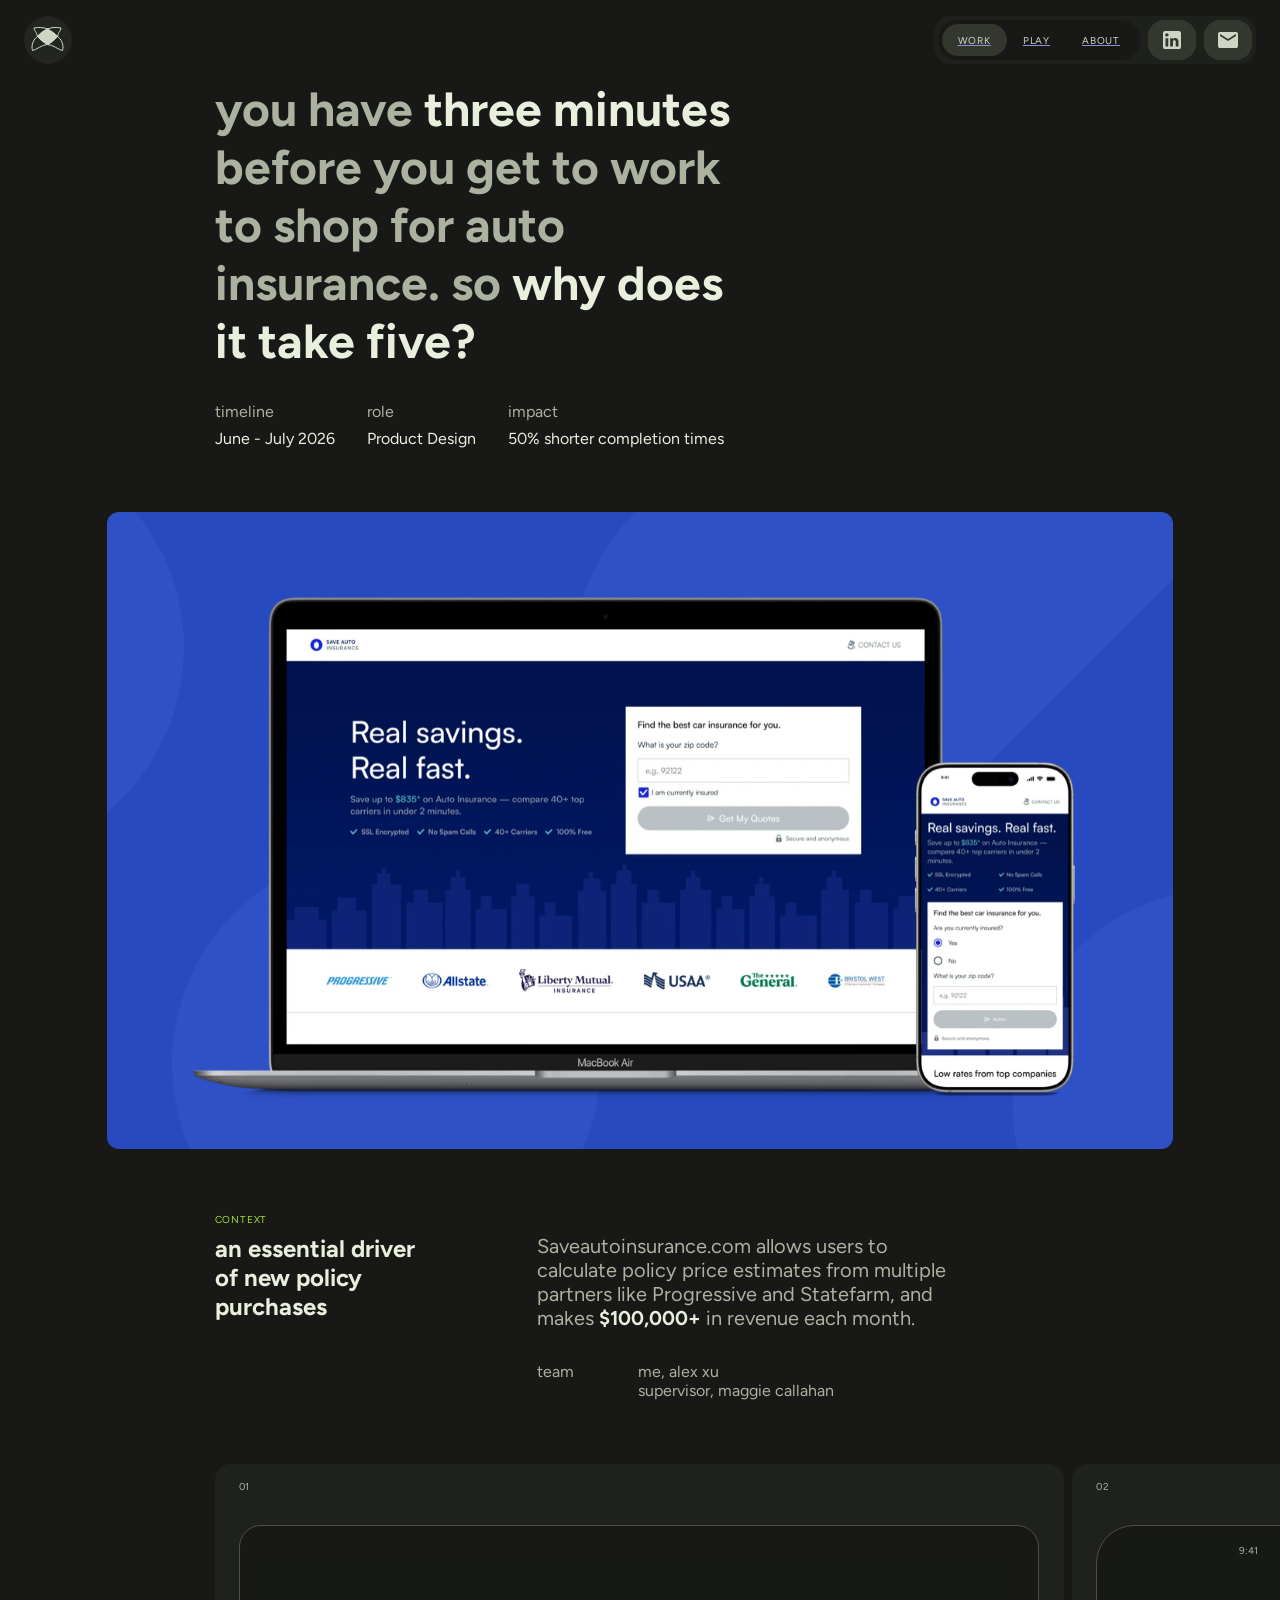
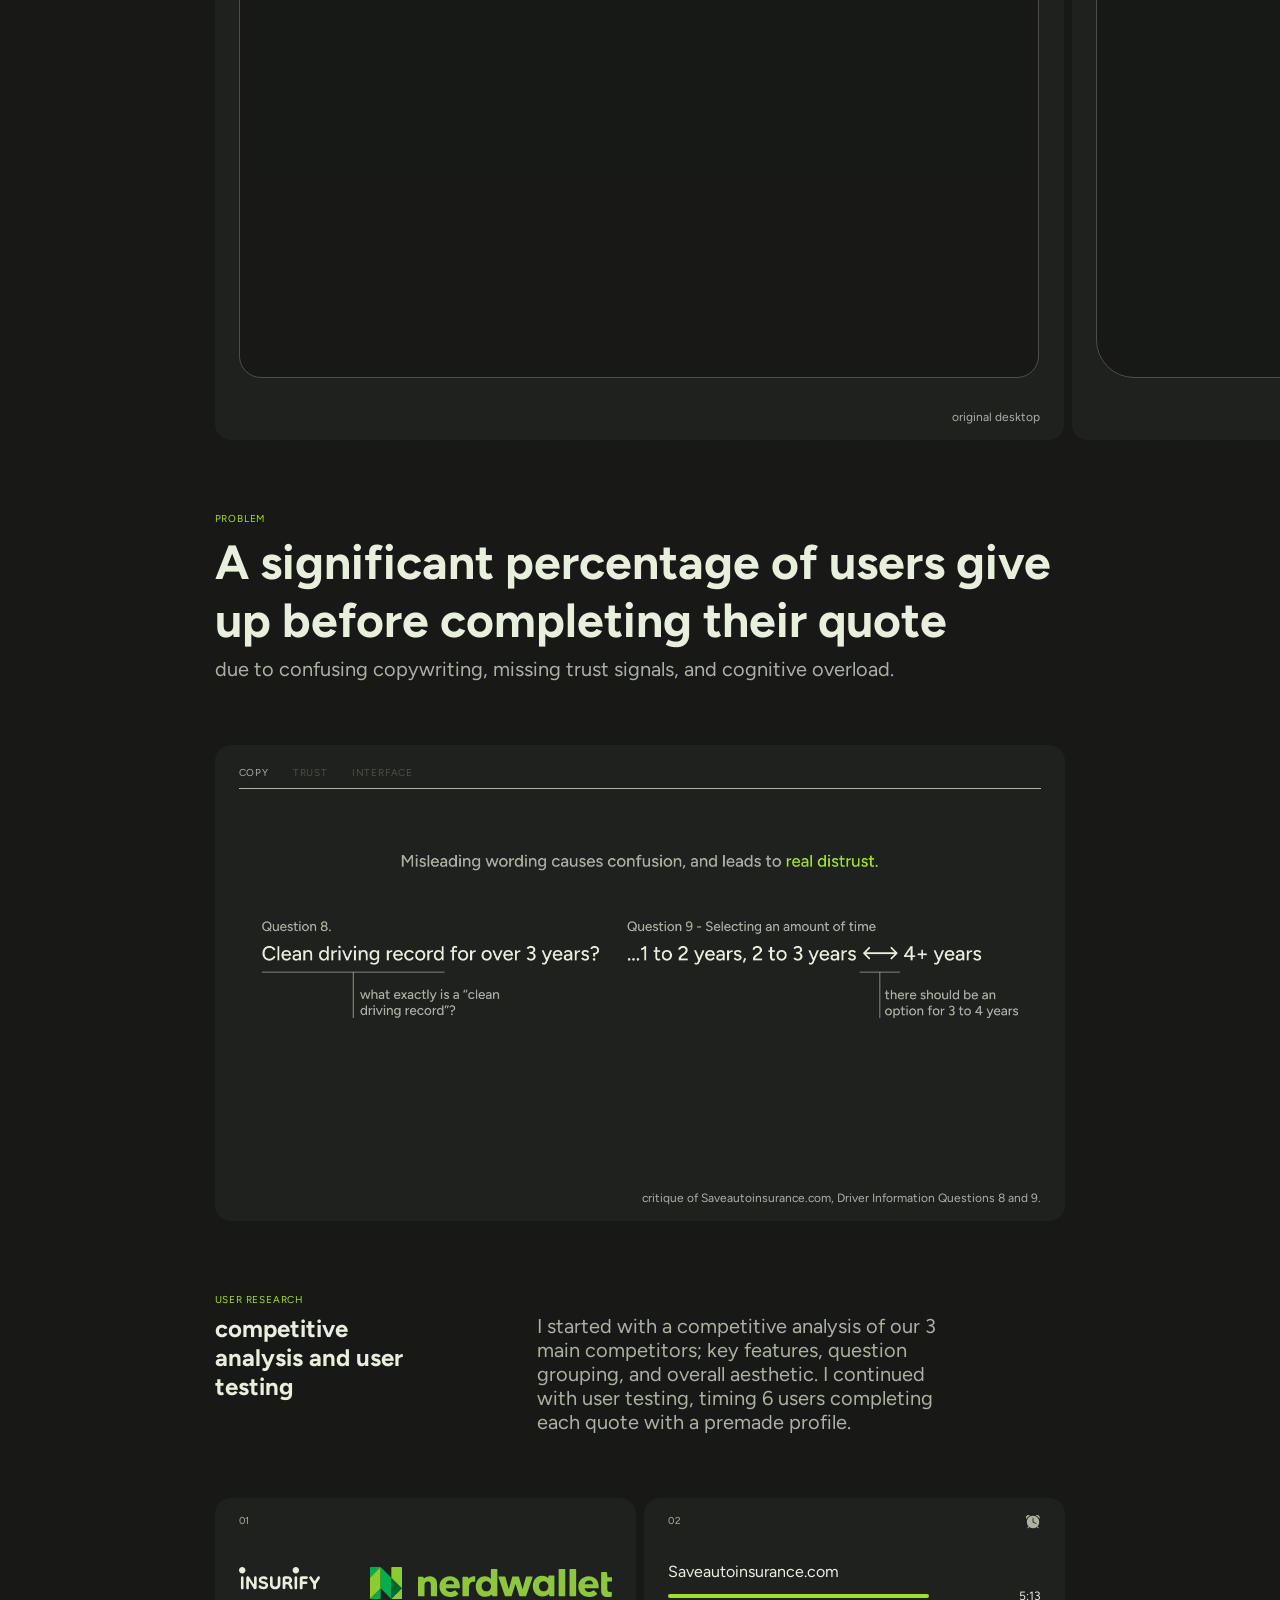
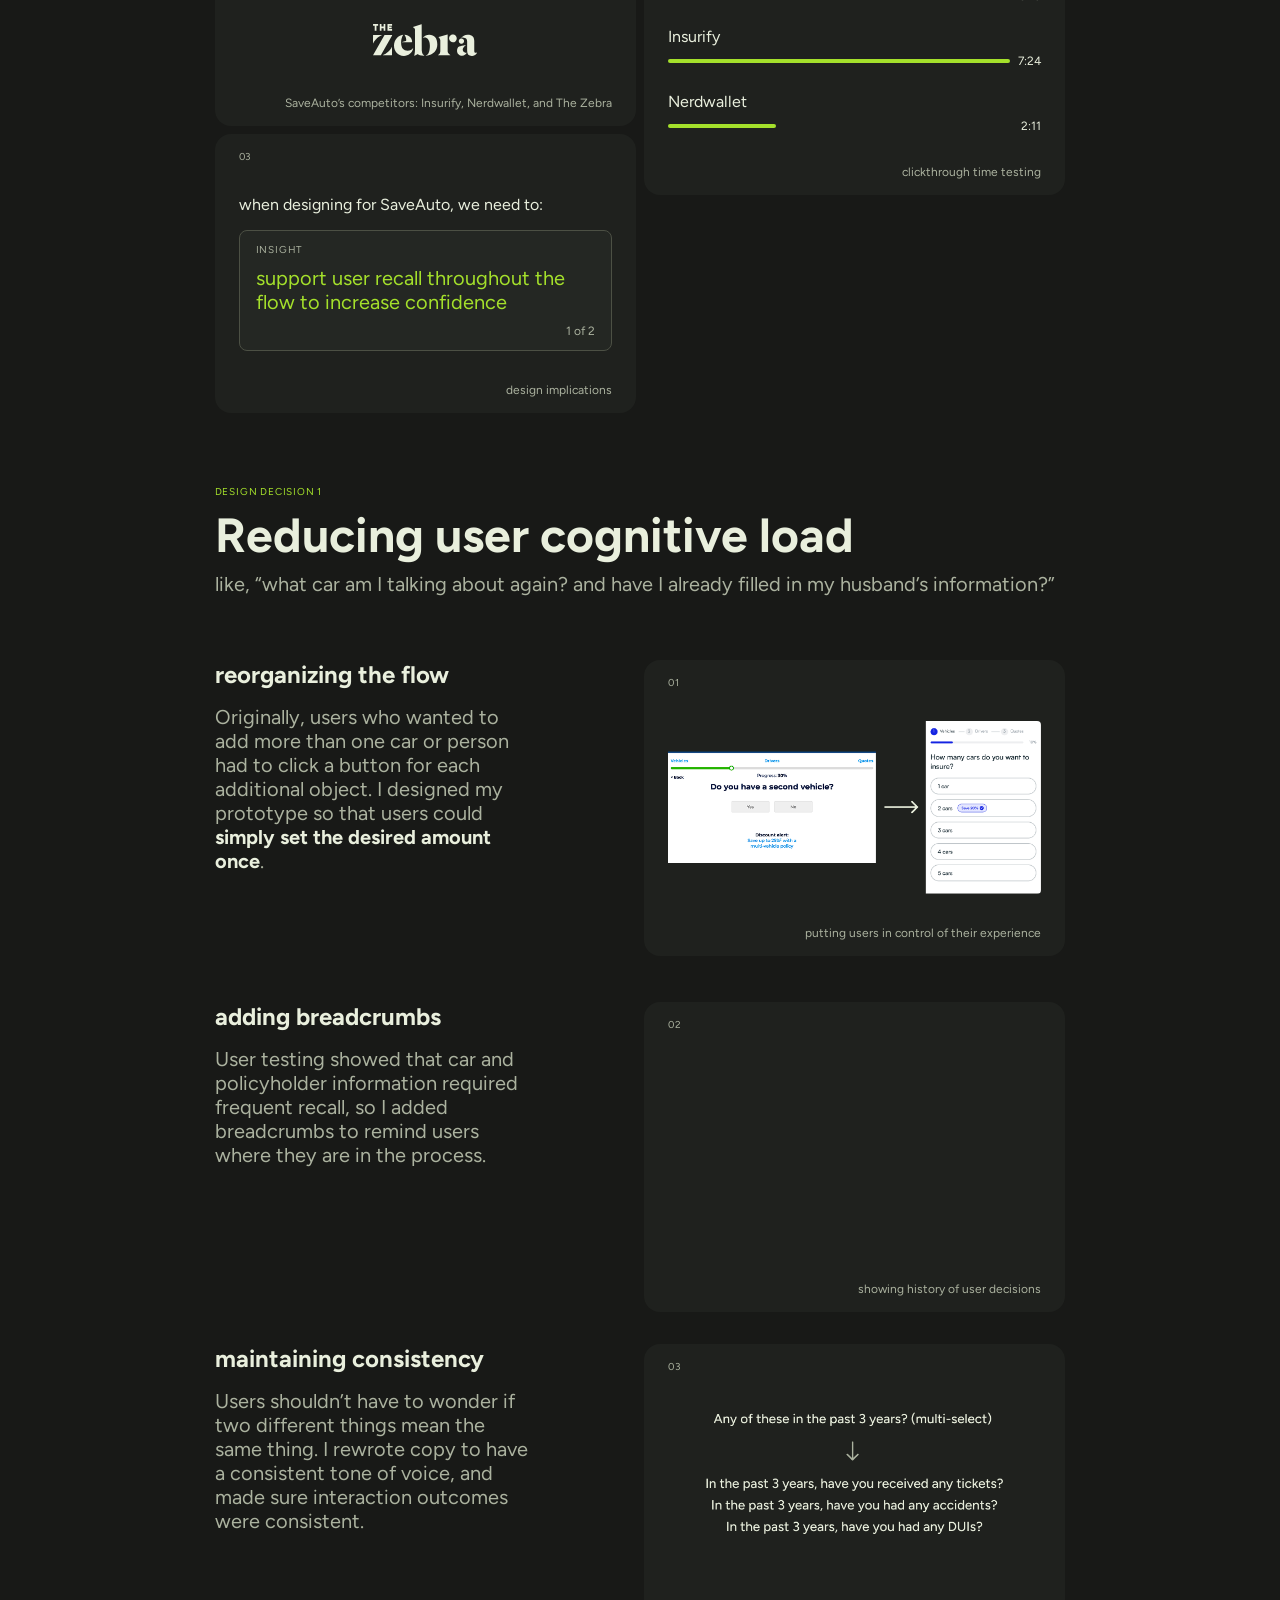
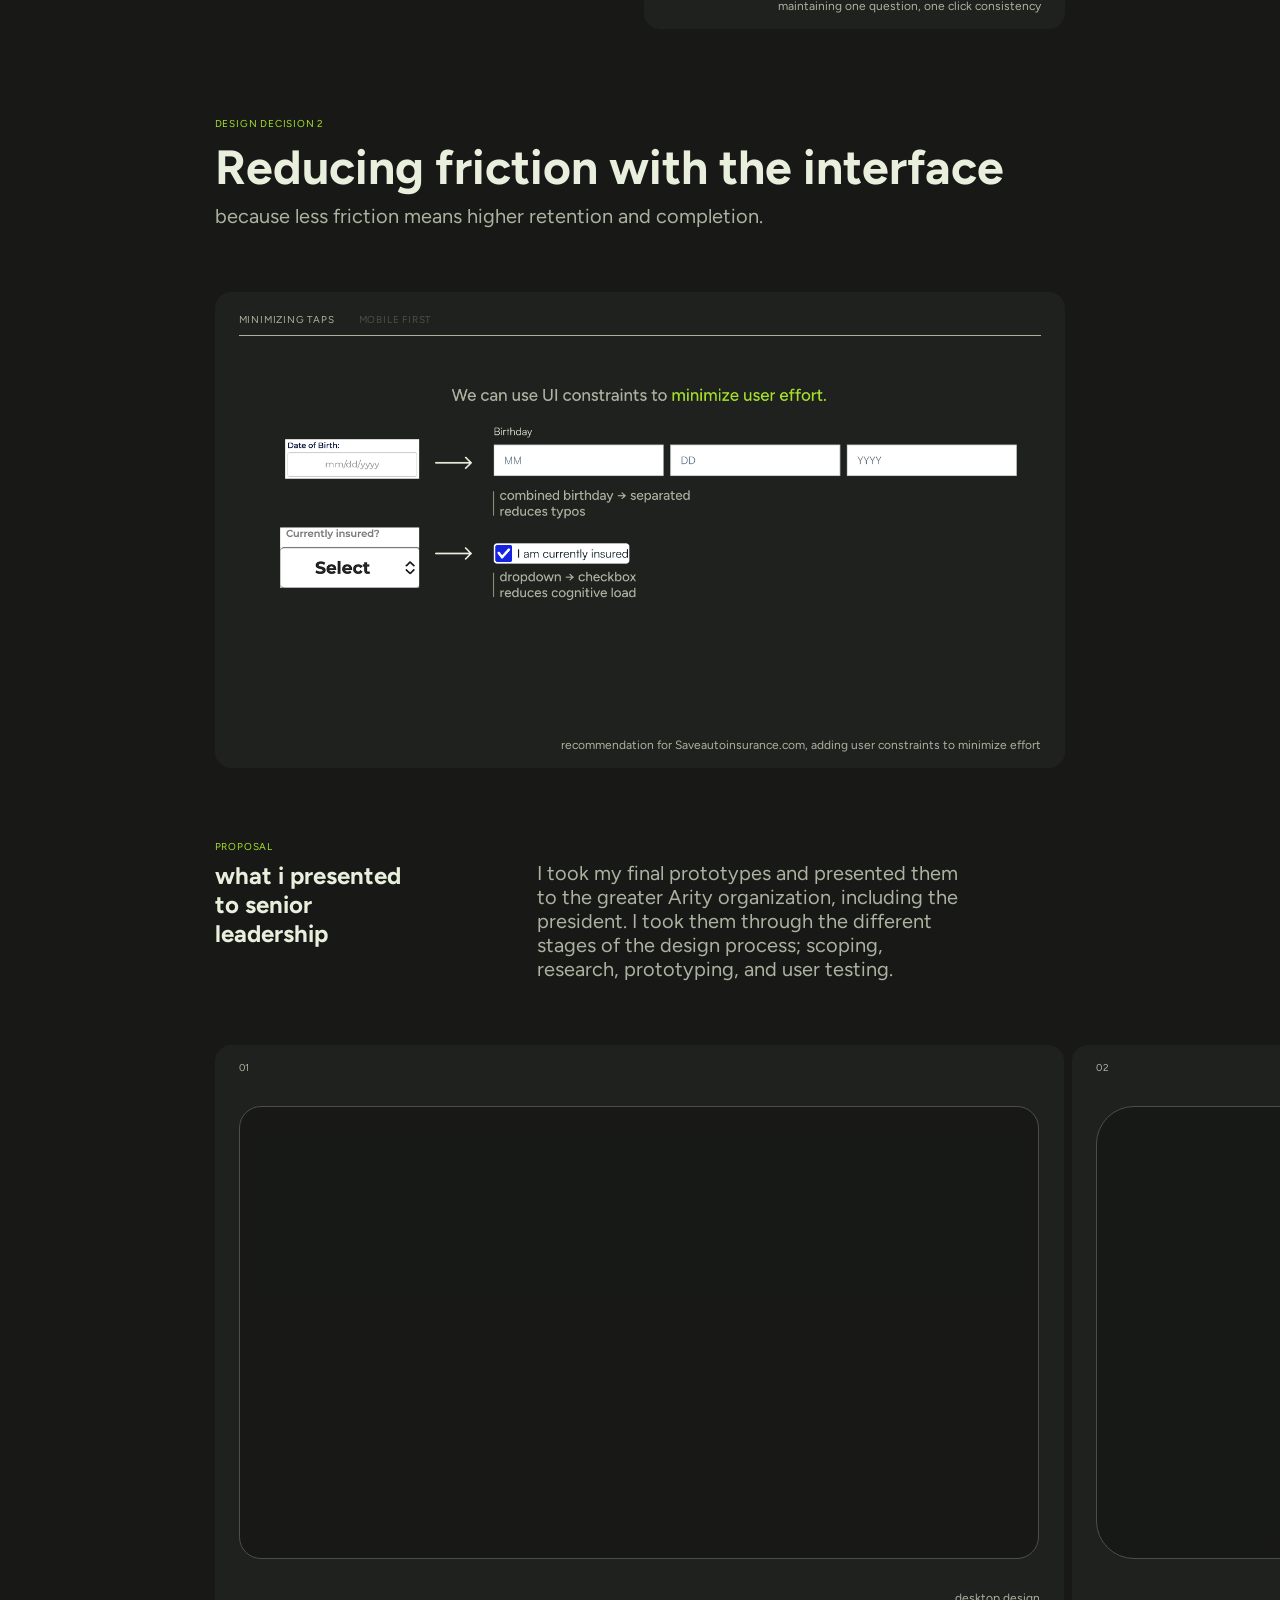
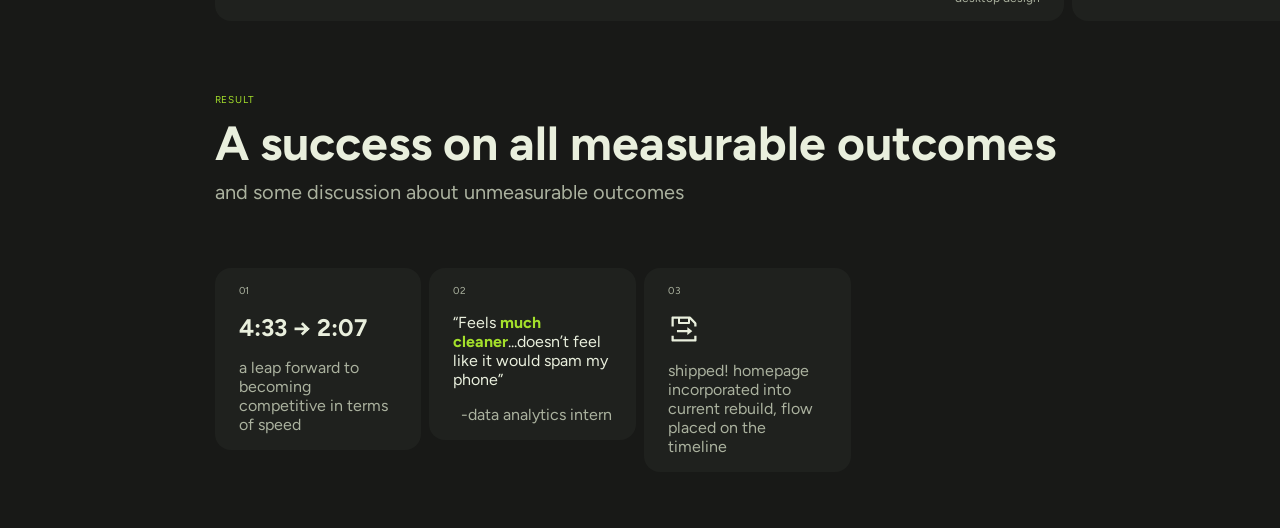
==== commit af35d384: "Add prefetch of case studies" ====
--- a/saveauto.html
+++ b/saveauto.html
@@ -3,6 +3,7 @@
     <head>
         <meta charset="UTF-8">
         <meta name="viewport" content="width=device-width,initial-scale=1.0">
+        <meta name="color-scheme" content="dark">
         <title>Alex Xu — SaveAutoInsurance.com</title>
         <link rel="icon" type="image/png" href="/favicon-96x96.png" sizes="96x96" />
         <link rel="icon" type="image/svg+xml" href="/favicon.svg" />
@@ -14,6 +15,7 @@
         <link rel="stylesheet" href="https://fonts.googleapis.com/css2?family=Figtree:wght@500&display=swap" />
         <link rel="stylesheet" href="styles/styles.css" />
         <link rel="stylesheet" href="styles/case-study.css" />
+        <link rel="preload" as="image" href="images/allstate-arity-mockup.webp" fetchpriority="high" />
     </head>
     <body>
         <nav aria-label="Website navigation">
@@ -84,7 +86,7 @@
                         alt="Save Auto Insurance redesign shown on a laptop and phone: a hero with a zip code lookup for auto insurance quotes, followed by a row of insurance carrier logos"
                         width="1200"
                         height="700"
-                        decoding="async"
+                        fetchpriority="high"
                     >
                 </figure>
             </section>
--- a/styles/styles.css
+++ b/styles/styles.css
@@ -9,11 +9,30 @@
 
     /* Motion */
     --ease-signature: cubic-bezier(0.22, 1, 0.36, 1);
+    --page-fade-duration: 0.25s;
 }
 
 /* Keep the old page painted until the next one is ready on same-site navigation */
 /* @view-transition {
     navigation: auto;
+}
+
+/* Fade the old page out fully, then fade the new page in */
+/* ::view-transition-old(root) {
+    animation-duration: 0.5s;
+    animation: page-fade-out var(--ease-signature) both;
+}
+
+::view-transition-new(root) {
+    animation: page-fade-in var(--page-fade-duration) var(--ease-signature) var(--page-fade-duration) both;
+} */
+
+/* @keyframes page-fade-out {
+    to { opacity: 0; }
+}
+
+@keyframes page-fade-in {
+    from { opacity: 0; }
 } */
 
 /* @media (prefers-reduced-motion: reduce) {
@@ -43,6 +62,8 @@
 }
 
 html {
+    color-scheme: dark;
+    background-color: var(--surface-primary);
     nav {
         position: fixed;
         inset: var(--min-spacing-block) var(--min-spacing-inline) auto;  /* top right bottom left */
--- a/styles/case-study.css
+++ b/styles/case-study.css
@@ -407,7 +407,7 @@
 
       /* Fade in on swap */
       @media (prefers-reduced-motion: no-preference) {
-        transition: opacity 1.2s var(--ease-signature);
+        transition: opacity 0.5s var(--ease-signature);
 
         @starting-style {
           opacity: 0;
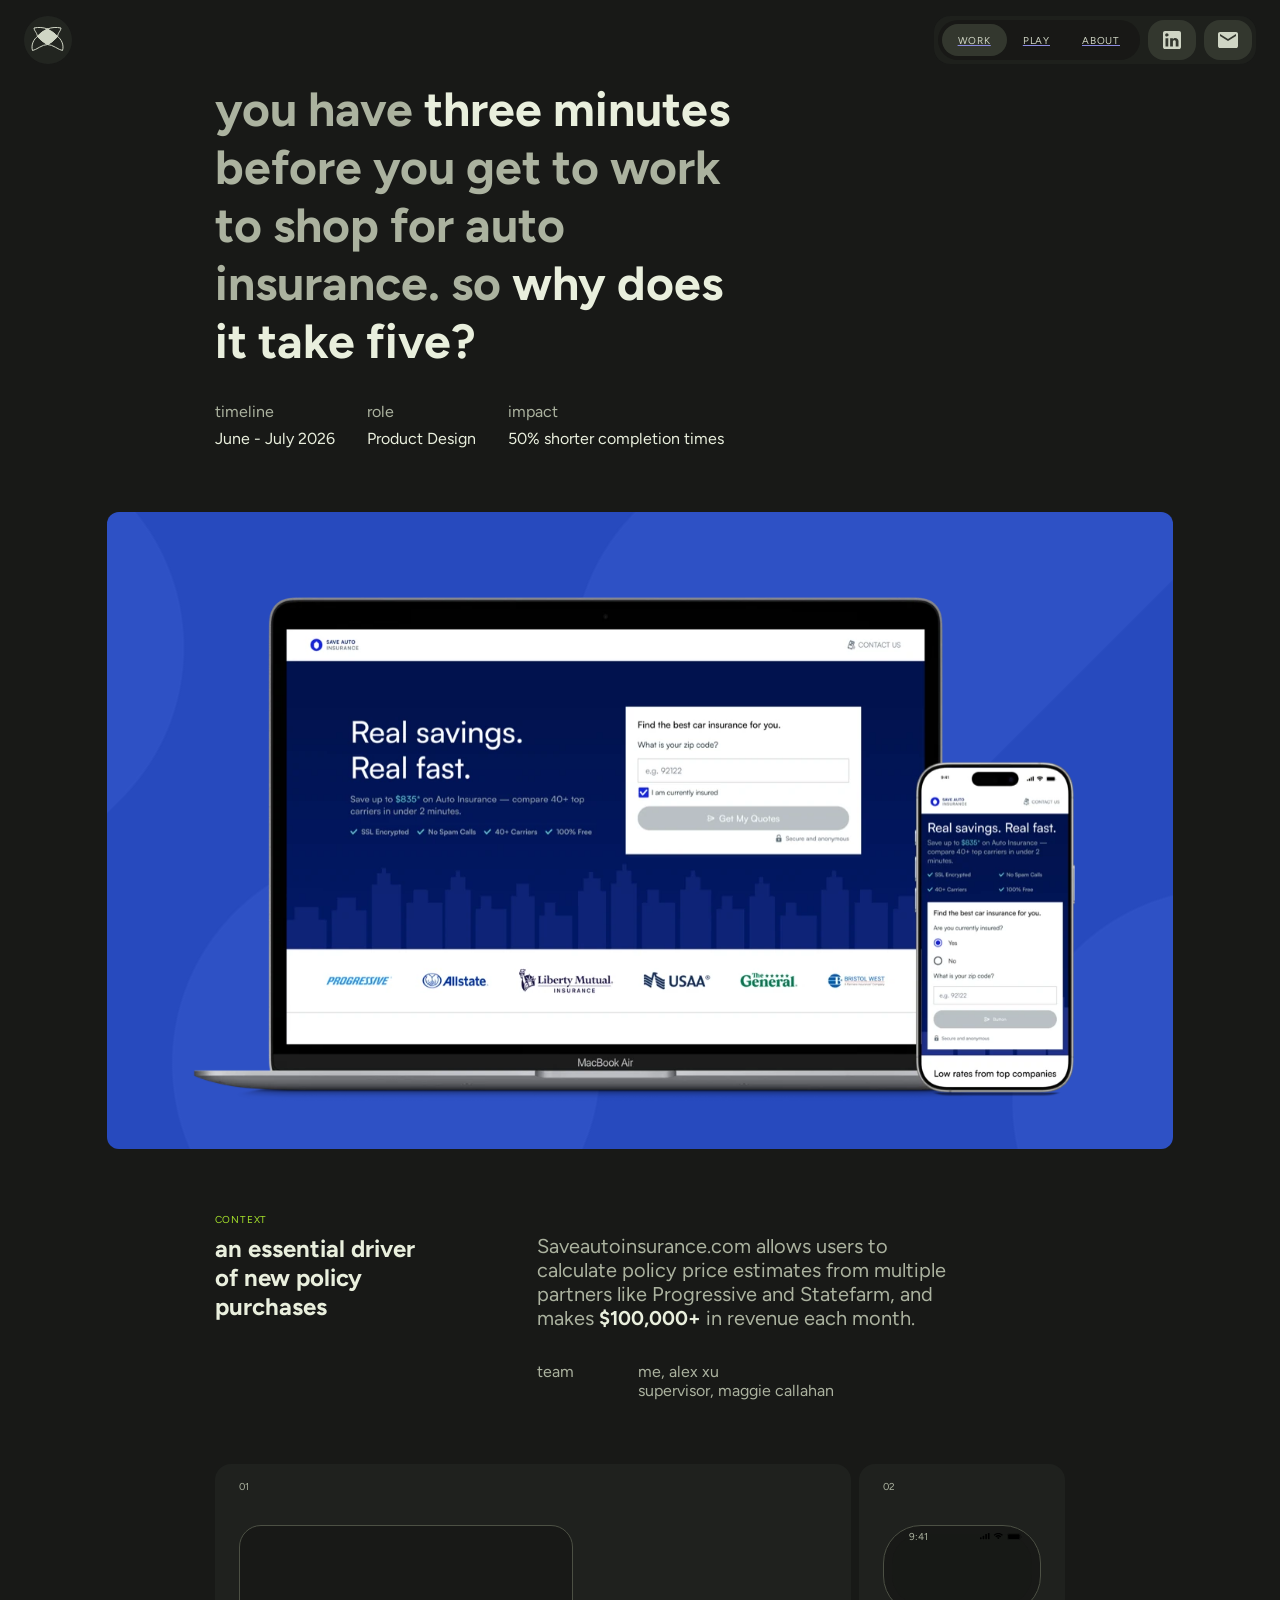
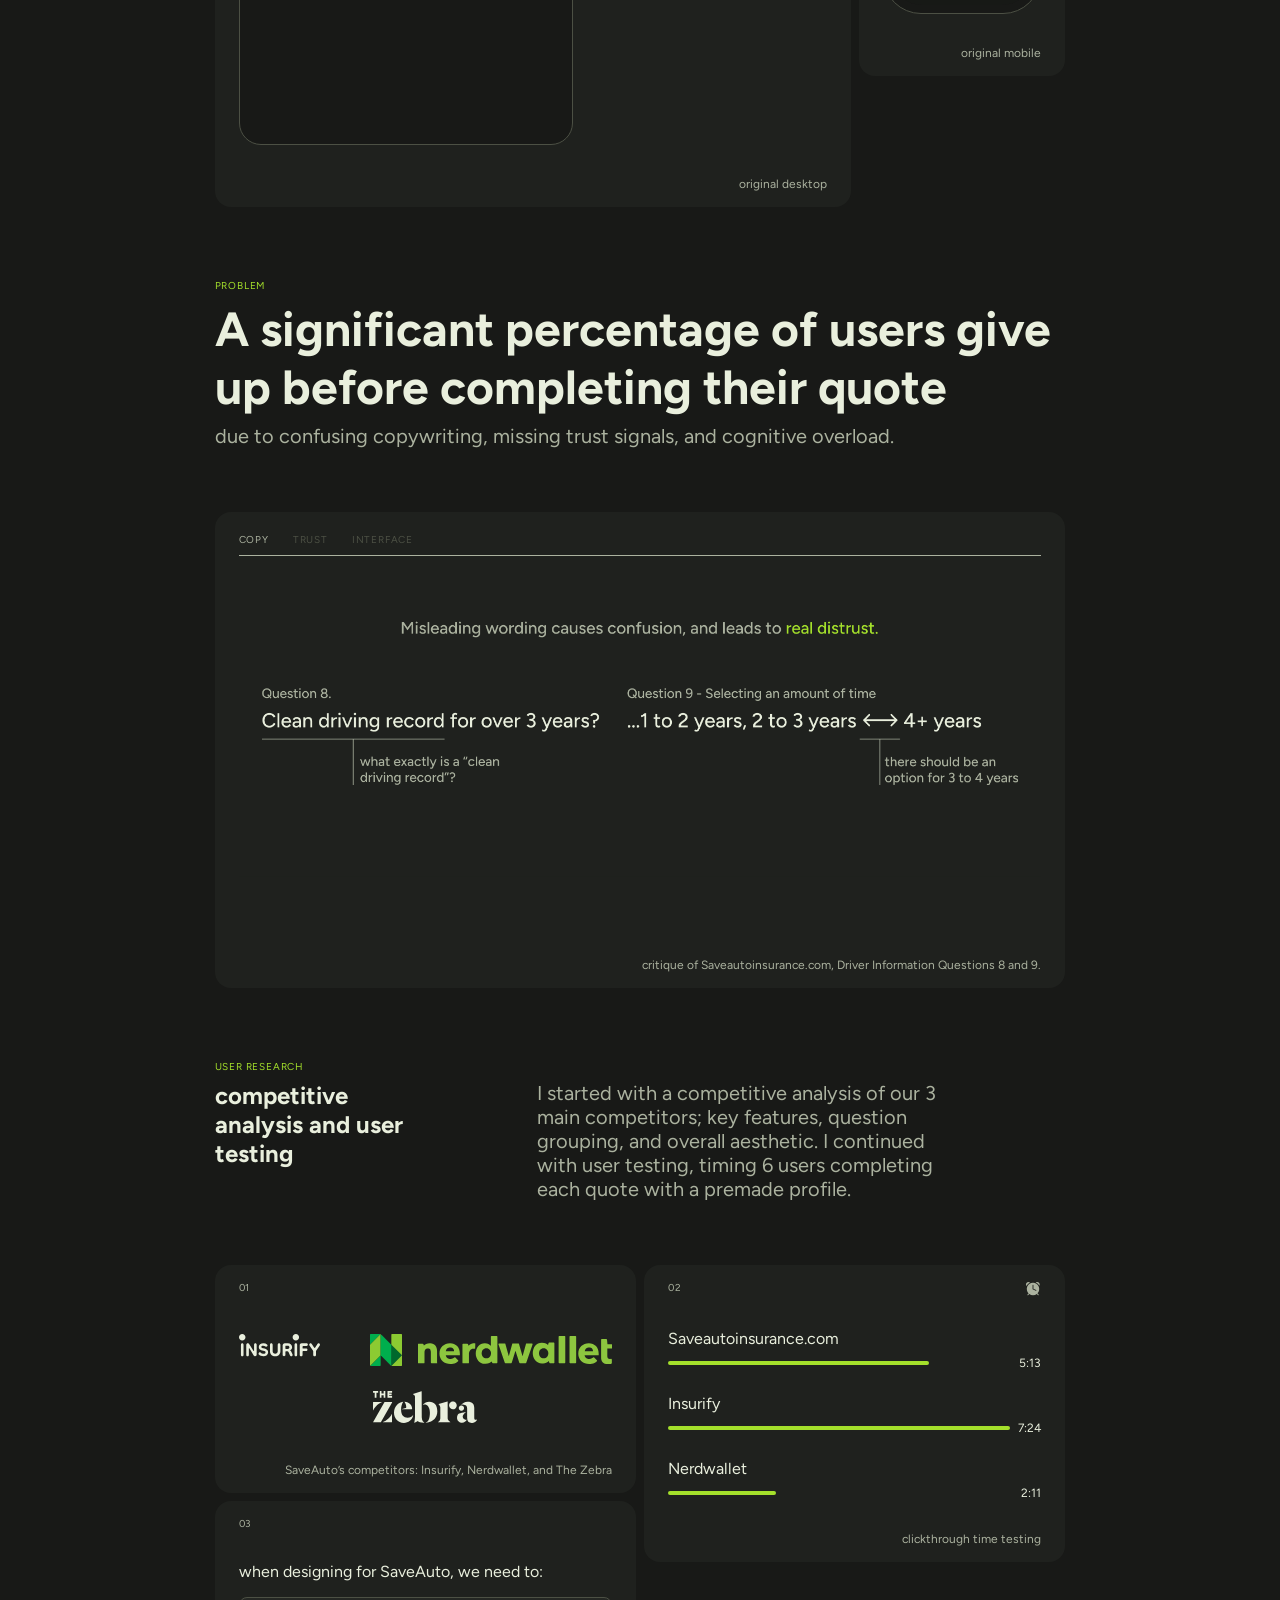
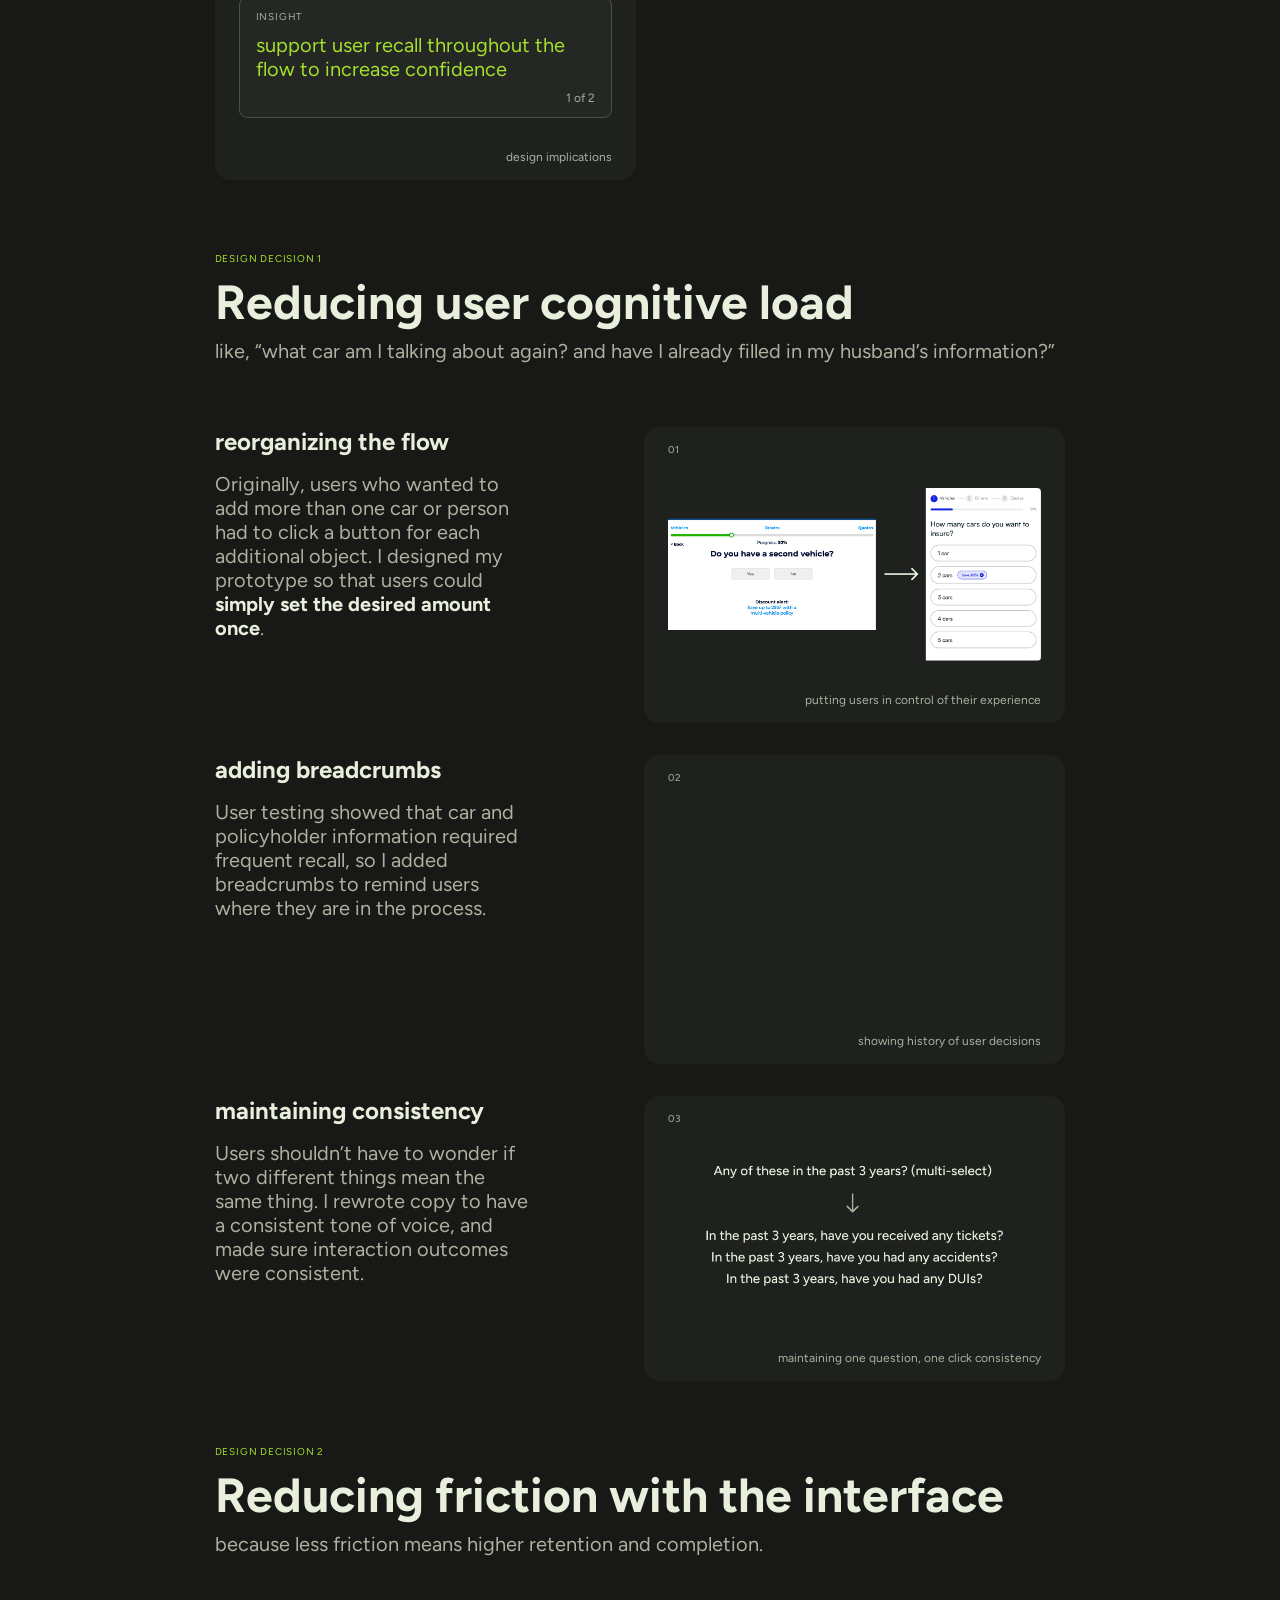
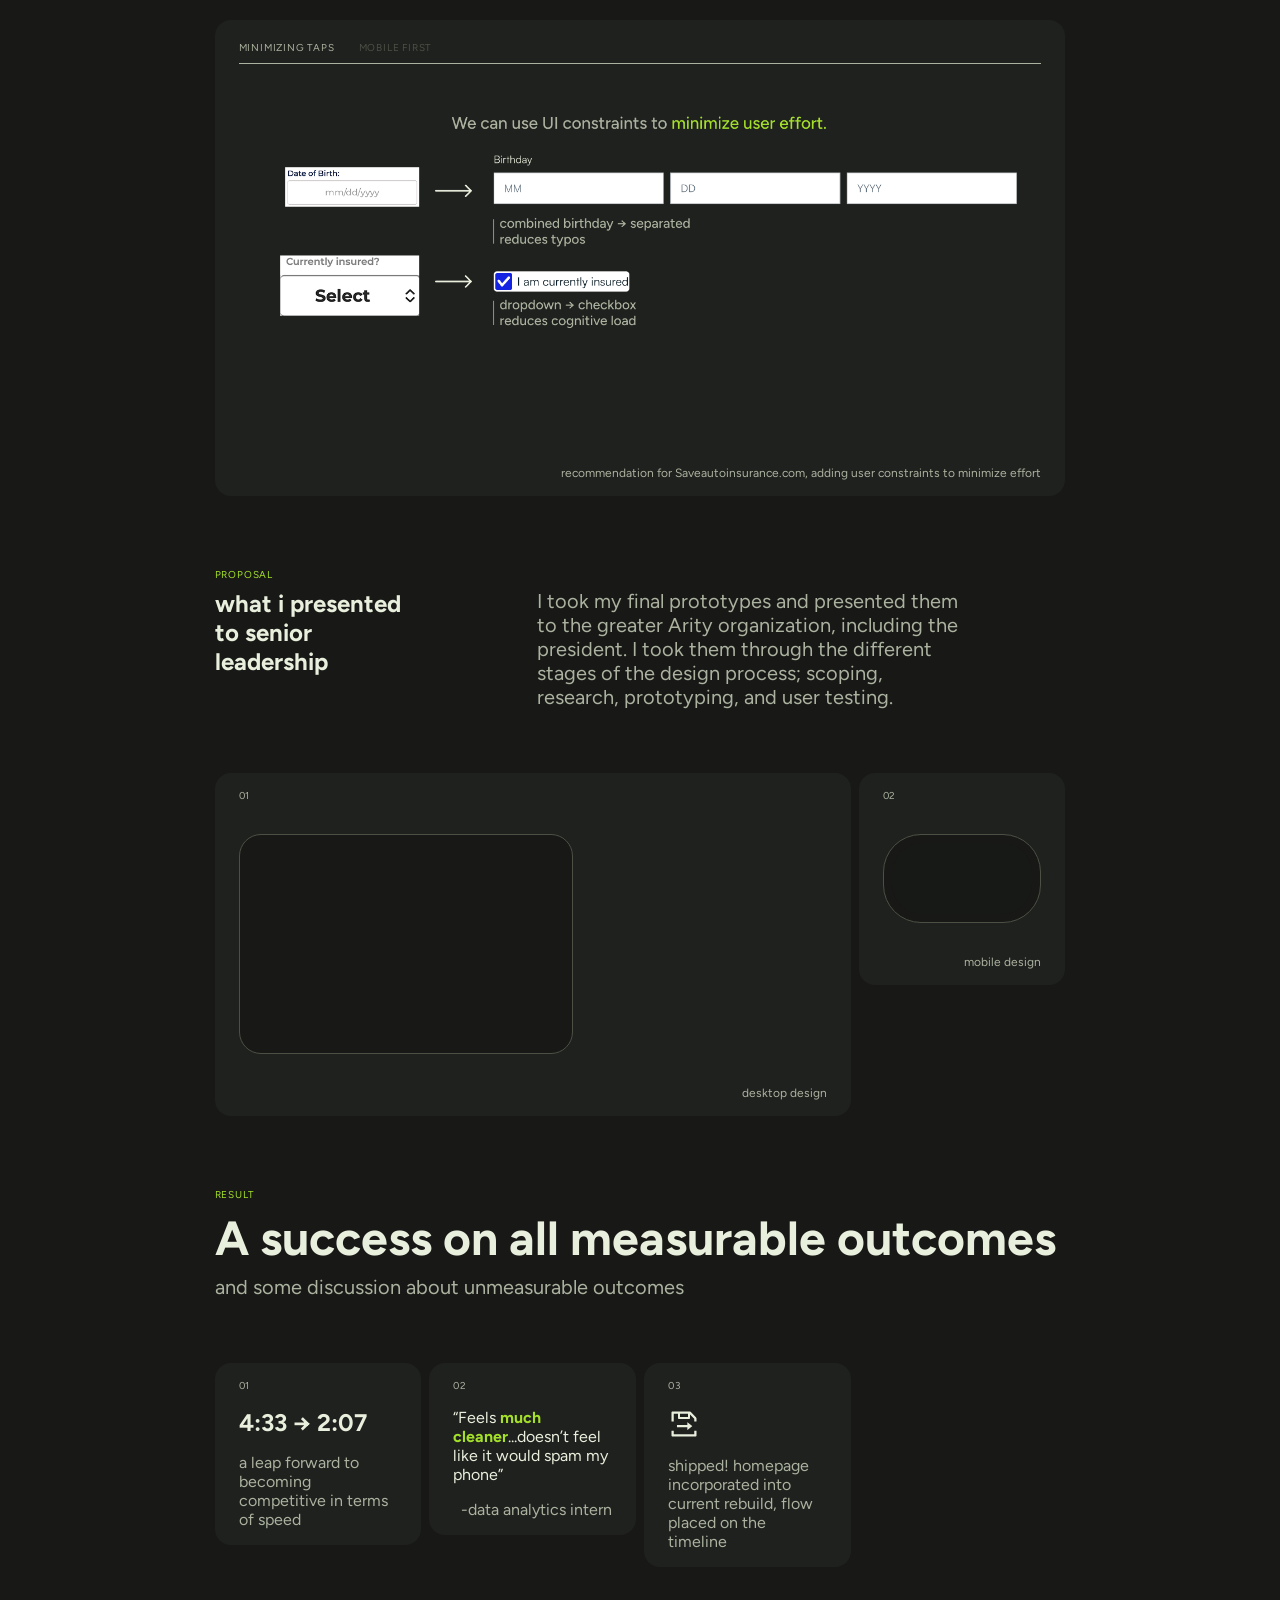
==== commit 1e40fb89: "safety update before claude" ====
--- a/saveauto.html
+++ b/saveauto.html
@@ -112,7 +112,7 @@
             <!-- Original video players -->
             <section class="case-row">
                 <div class="card-container video">
-                    <figure class="card">
+                    <figure class="card desktop">
                         <p class="mono">01</p>
                         <div class="video-card-frame desktop">
                             <video class="video-card-screen" loop preload="metadata" muted>
@@ -121,7 +121,7 @@
                         </div>
                         <figcaption>original desktop</figcaption>
                     </figure>
-                    <figure class="card">
+                    <figure class="card mobile">
                         <p class="mono">02</p>
                         <div class="video-card-frame mobile">
                             <div class="video-card-statusbar">
@@ -358,7 +358,7 @@
             <!-- Final video players -->
             <section class="case-row">
                 <div class="card-container video">
-                    <figure class="card">
+                    <figure class="card desktop">
                         <p class="mono">01</p>
                         <div class="video-card-frame desktop">
                             <video class="video-card-screen" loop preload="metadata" muted>
@@ -367,7 +367,7 @@
                         </div>
                         <figcaption>desktop design</figcaption>
                     </figure>
-                    <figure class="card">
+                    <figure class="card mobile">
                         <p class="mono">02</p>
                         <div class="video-card-frame mobile">
                             <video class="video-card-screen" loop preload="metadata" muted>
--- a/styles/case-study.css
+++ b/styles/case-study.css
@@ -8,7 +8,7 @@
   gap: 64px;
   width: 100%;
   max-width: 1512px;
-  margin-inline: auto;
+  /* margin-inline: auto; */
   padding-top: calc(var(--navbar-height) + (var(--min-spacing-block) * 2));
   padding-bottom: calc(var(--min-spacing-block) * 3);
 }
@@ -52,7 +52,16 @@
       margin: 0;
       color: var(--text-primary);
     }
-  } 
+  }
+  
+  @media (width < 1200px) {
+    .case-hero {
+      grid-column: 2 / span 6;
+    }
+    .meta {
+      grid-column: 2 / span 9;
+    }
+  }
 }
 
 /* Device mockup row */
@@ -146,23 +155,52 @@
     grid-row: 3;
   }
 
+  @media (width < 1200px) {
+    .row-eyebrow,
+    .row-heading,
+    .row-subheading {
+      grid-column: 2 / -2;
+    }
+  }
 }
 
 /* Video player cards (original + final before/after screens) */
 .card-container {
   --container-height: 64vh;
-  grid-column: 3 / span 10;
+  display: grid;
+
+  grid-column: 3 / span 8;
   height: var(--container-height);
   width: fit-content;
 
+  @media (width < 1200px) {
+    grid-column: 2 / span 10;
+  }
+
   &.video {
-    display: flex;
-    gap: 8px;
+    grid-template-columns: subgrid;
+    /* display: flex;
+    gap: 8px; */
+    height: fit-content;
+
+    .card.desktop {
+      grid-column: 1 / span 6;
+    }
+    .card.mobile {
+      grid-column: 7 / span 2;
+    }
+
+    @media (width < 1200px) {
+      .card.desktop {
+        grid-column: 1 / span 7;
+      }
+      .card.mobile {
+        grid-column: 8 / span 3;
+      }
+    }
   }
 
   &.research {
-    grid-column: 3 / span 8;
-    display: grid;
     grid-template-columns: 1fr 1fr;
     /* Row 1 hugs the logo card; the time card spans the fr row, so it's excluded from row 1's sizing */
     grid-template-rows: auto 1fr;
@@ -250,7 +288,7 @@
     border-radius: 16px;
     background-color: var(--surface-secondary);
     flex: none;
-    height: 100%;
+    height: fit-content;
 
     &.grid {
       height: fit-content;
@@ -267,10 +305,7 @@
     .video-card-frame {
       pointer-events: none;
       position: relative;
-      height: calc(
-        100% - 2 * var(--card-gap)
-        - var(--card-label-line-height) * (var(--mono-size) + var(--body-xsm-size))
-      );
+      height: auto;
       overflow: hidden;
       border: 1px solid var(--disabled);
       background-color: var(--black);
@@ -291,8 +326,8 @@
         /* Re-enable hover for play-on-hover.js (card + frame set none, which inherits) */
         pointer-events: auto;
         display: block;
-        height: 100%;
-        width: auto;
+        height: auto;
+        width: 100%;
         background-color: var(--black);
         opacity: .8;
         border-radius: 30px;
@@ -330,7 +365,7 @@
 /* Accordion */
 
 .accordion {
-  grid-column: 3 / span 8;
+  grid-column: 3 / -3;
   display: flex;
   flex-direction: column;
   justify-content: space-between;
@@ -407,7 +442,7 @@
 
       /* Fade in on swap */
       @media (prefers-reduced-motion: no-preference) {
-        transition: opacity 0.5s var(--ease-signature);
+        transition: opacity 1.2s var(--ease-signature);
 
         @starting-style {
           opacity: 0;
@@ -432,6 +467,9 @@
       align-self: flex-end;
       text-align: end;
     }
+  }
+  @media (width < 1200px){
+    grid-column: 2 / -2;
   }
 }
 /* Research cards */
@@ -483,7 +521,7 @@
 /* Design-decision before/after comparison rows */
 
 .case-comparison {
-  grid-template-rows: 1fr 1fr 1fr;
+  grid-template-rows: repeat(auto, 3);
   gap: 32px 8px;
 
   .comparison-row {
@@ -496,6 +534,14 @@
       display: flex;
       flex-direction: column;
       gap: 16px;
+    }
+
+    @media (width < 1200px) {
+      grid-column: 2 / -2;
+      
+      .comparison-text {
+        grid-column: 1 / span 4;
+      }
     }
   }
 
@@ -505,6 +551,10 @@
     
     video {
       width: 100%;
+    }
+
+    @media (width < 1200px) {
+      grid-column: 6 / span 6;
     }
   }
 }
@@ -557,6 +607,13 @@
         font-size: var(--body-sm-size);
       }
     }
+    @media (width < 1200px) {
+      grid-column: 2 / -2;
+
+      .result-card {
+        grid-column: span 3;
+      }
+    }
   }
   
 }
@@ -567,6 +624,9 @@
 
 /* Small-screen fallback: collapse the 12-column grid to a single readable column */
 @media (width < 900px) {
+  .case {
+    padding: var(--min-spacing-inline);
+  }
   .case-row > * {
     grid-column: 1 / -1 !important;
   }
